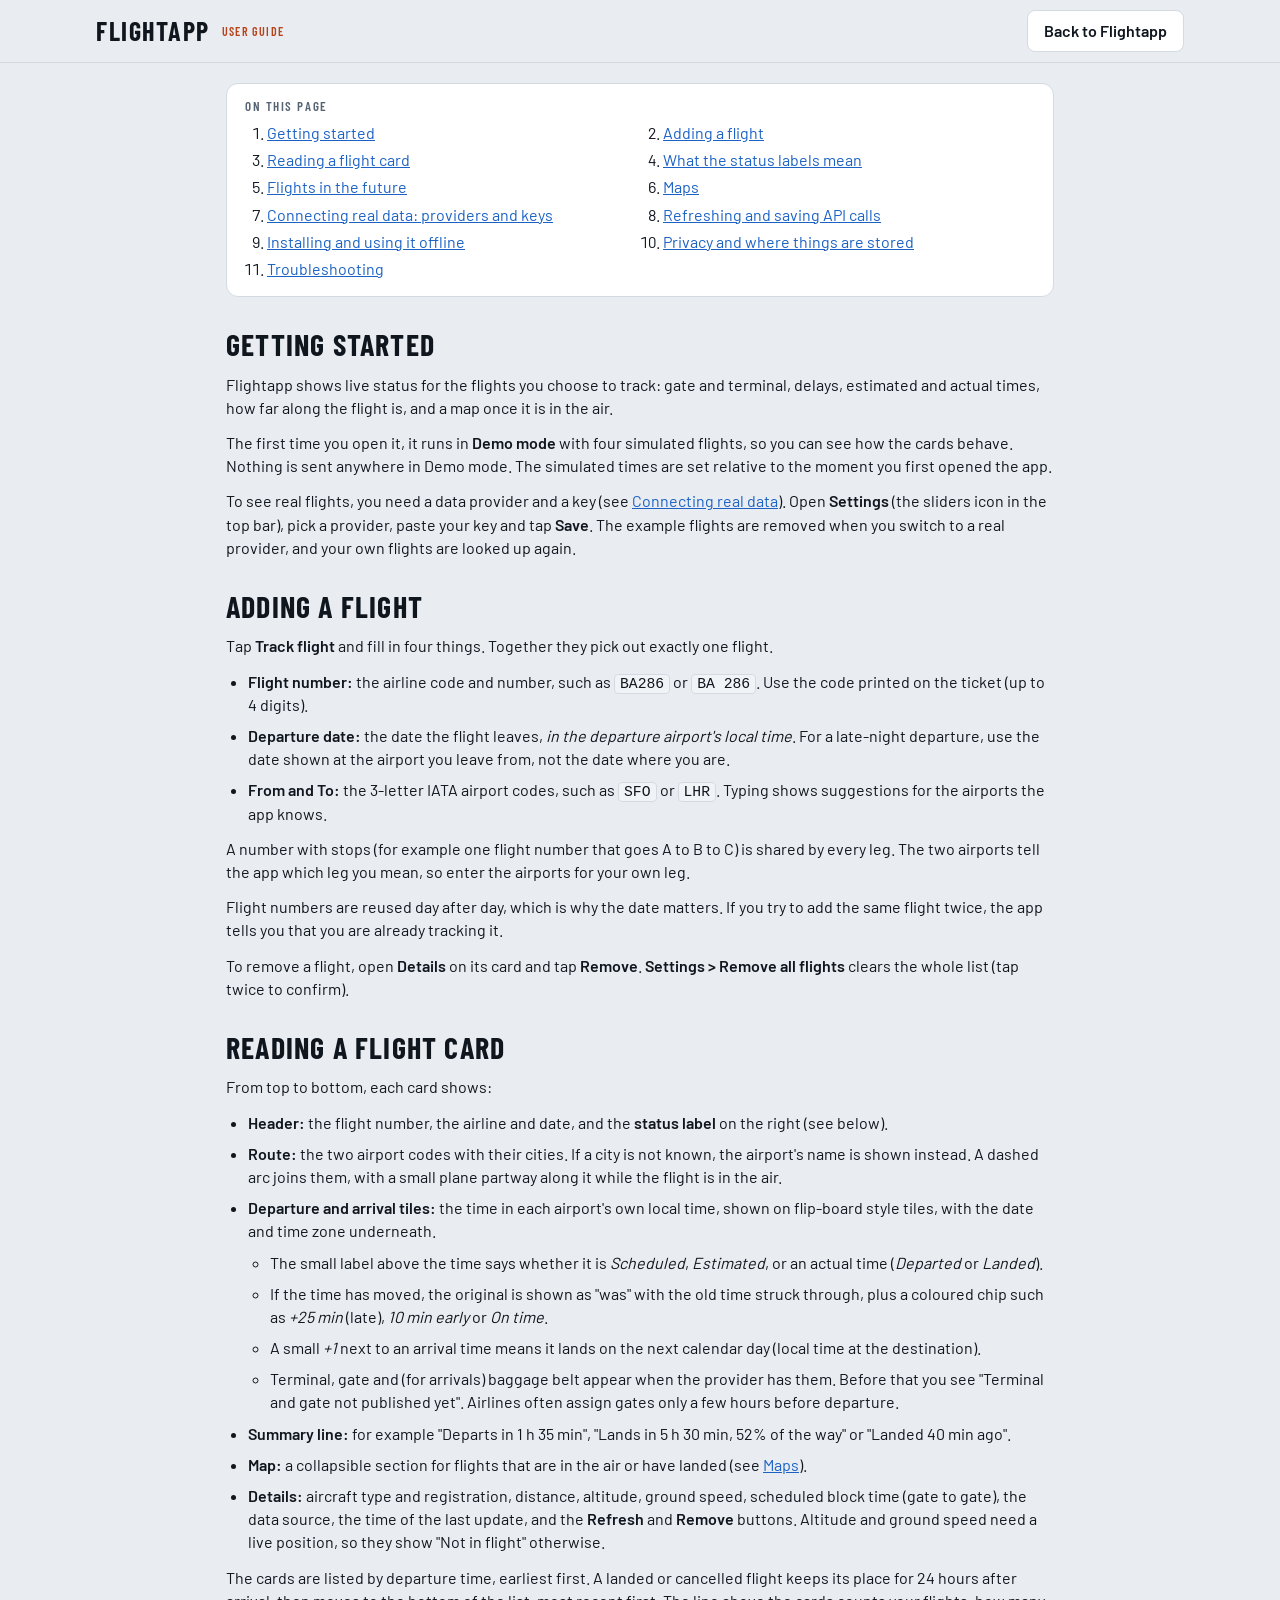
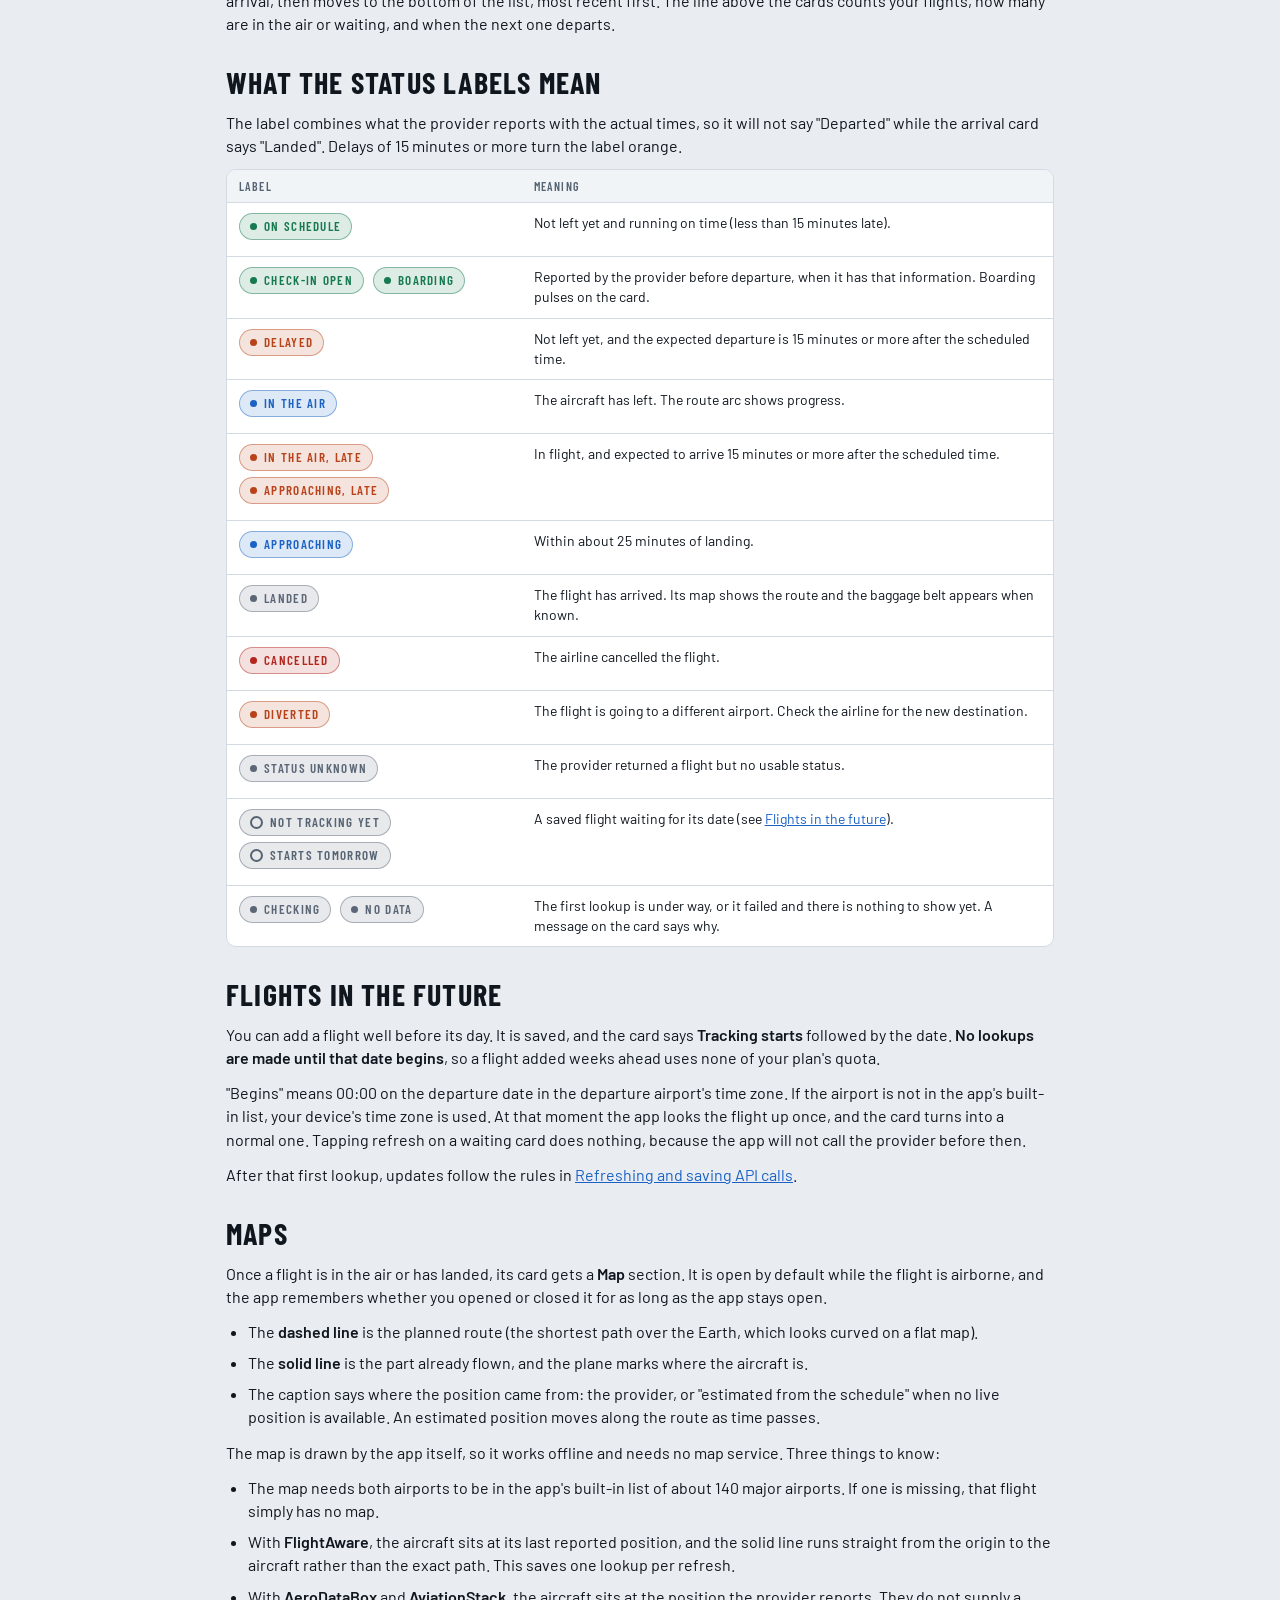
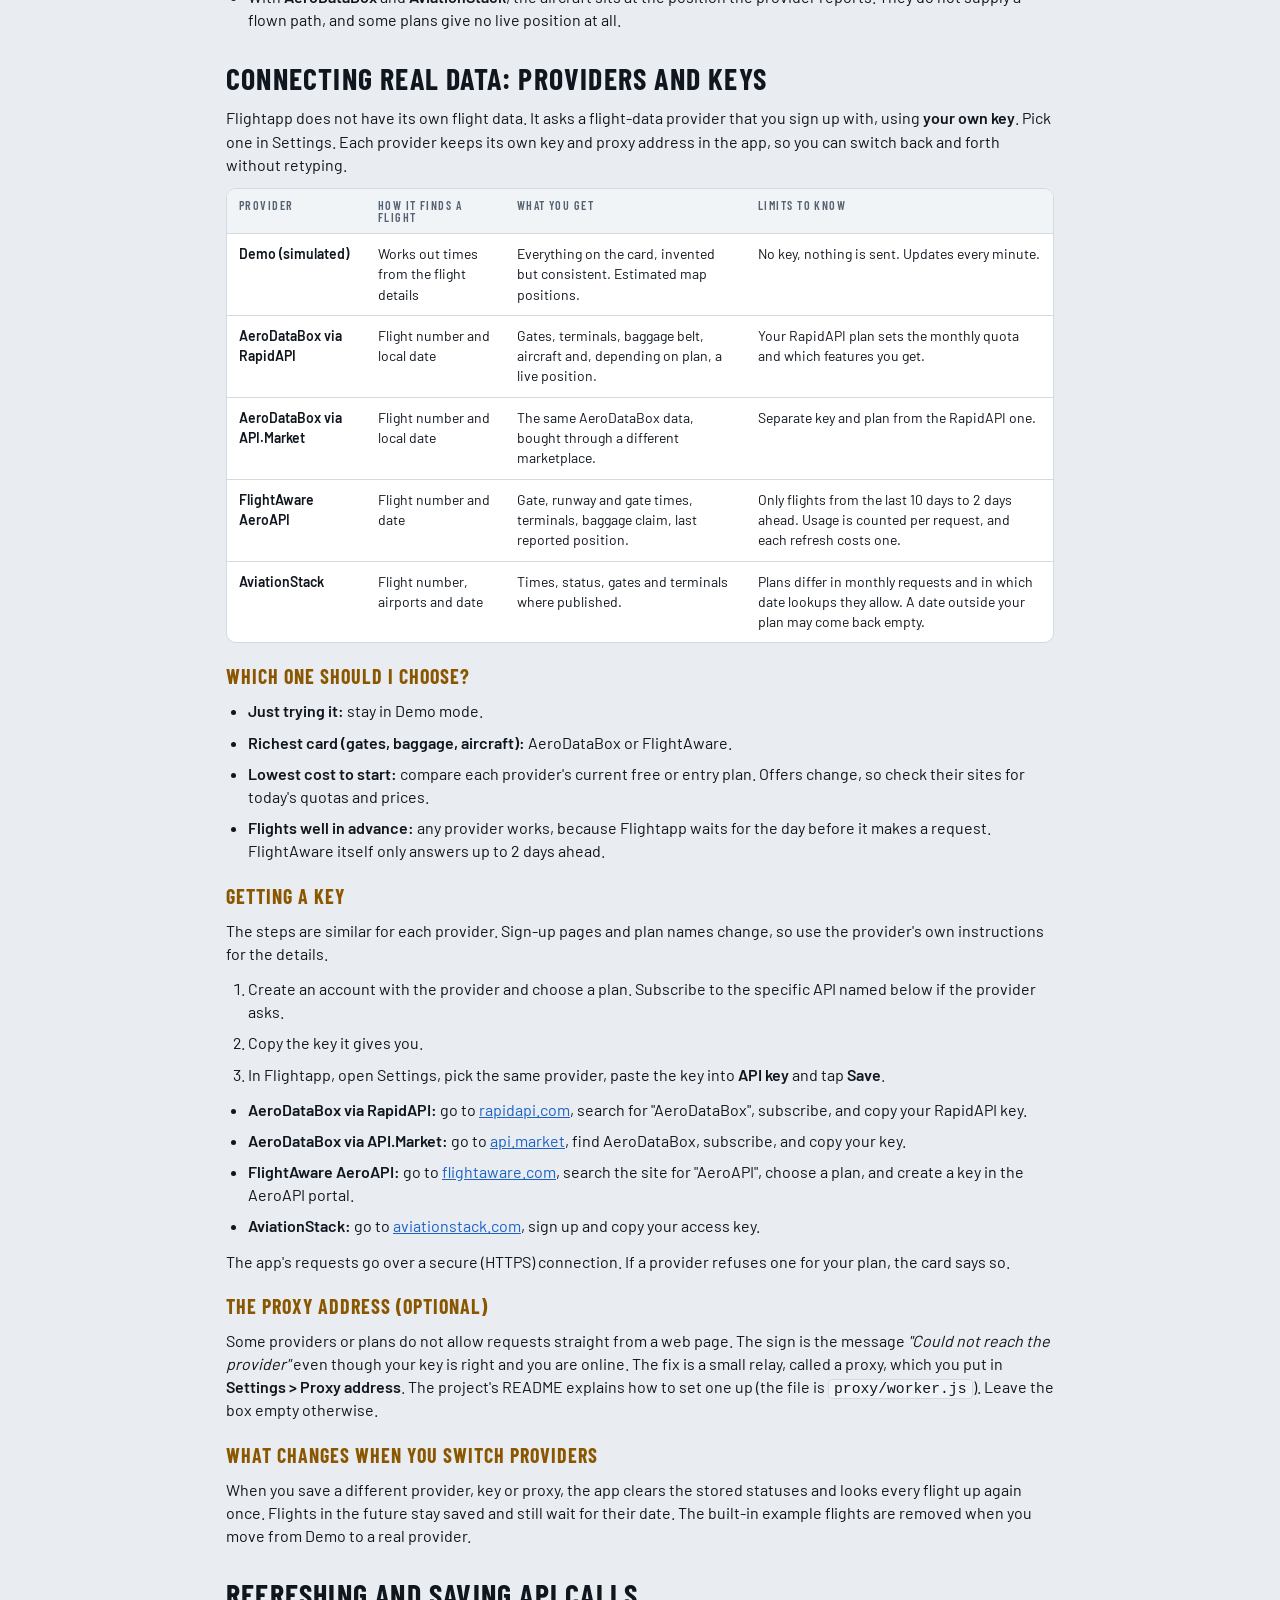
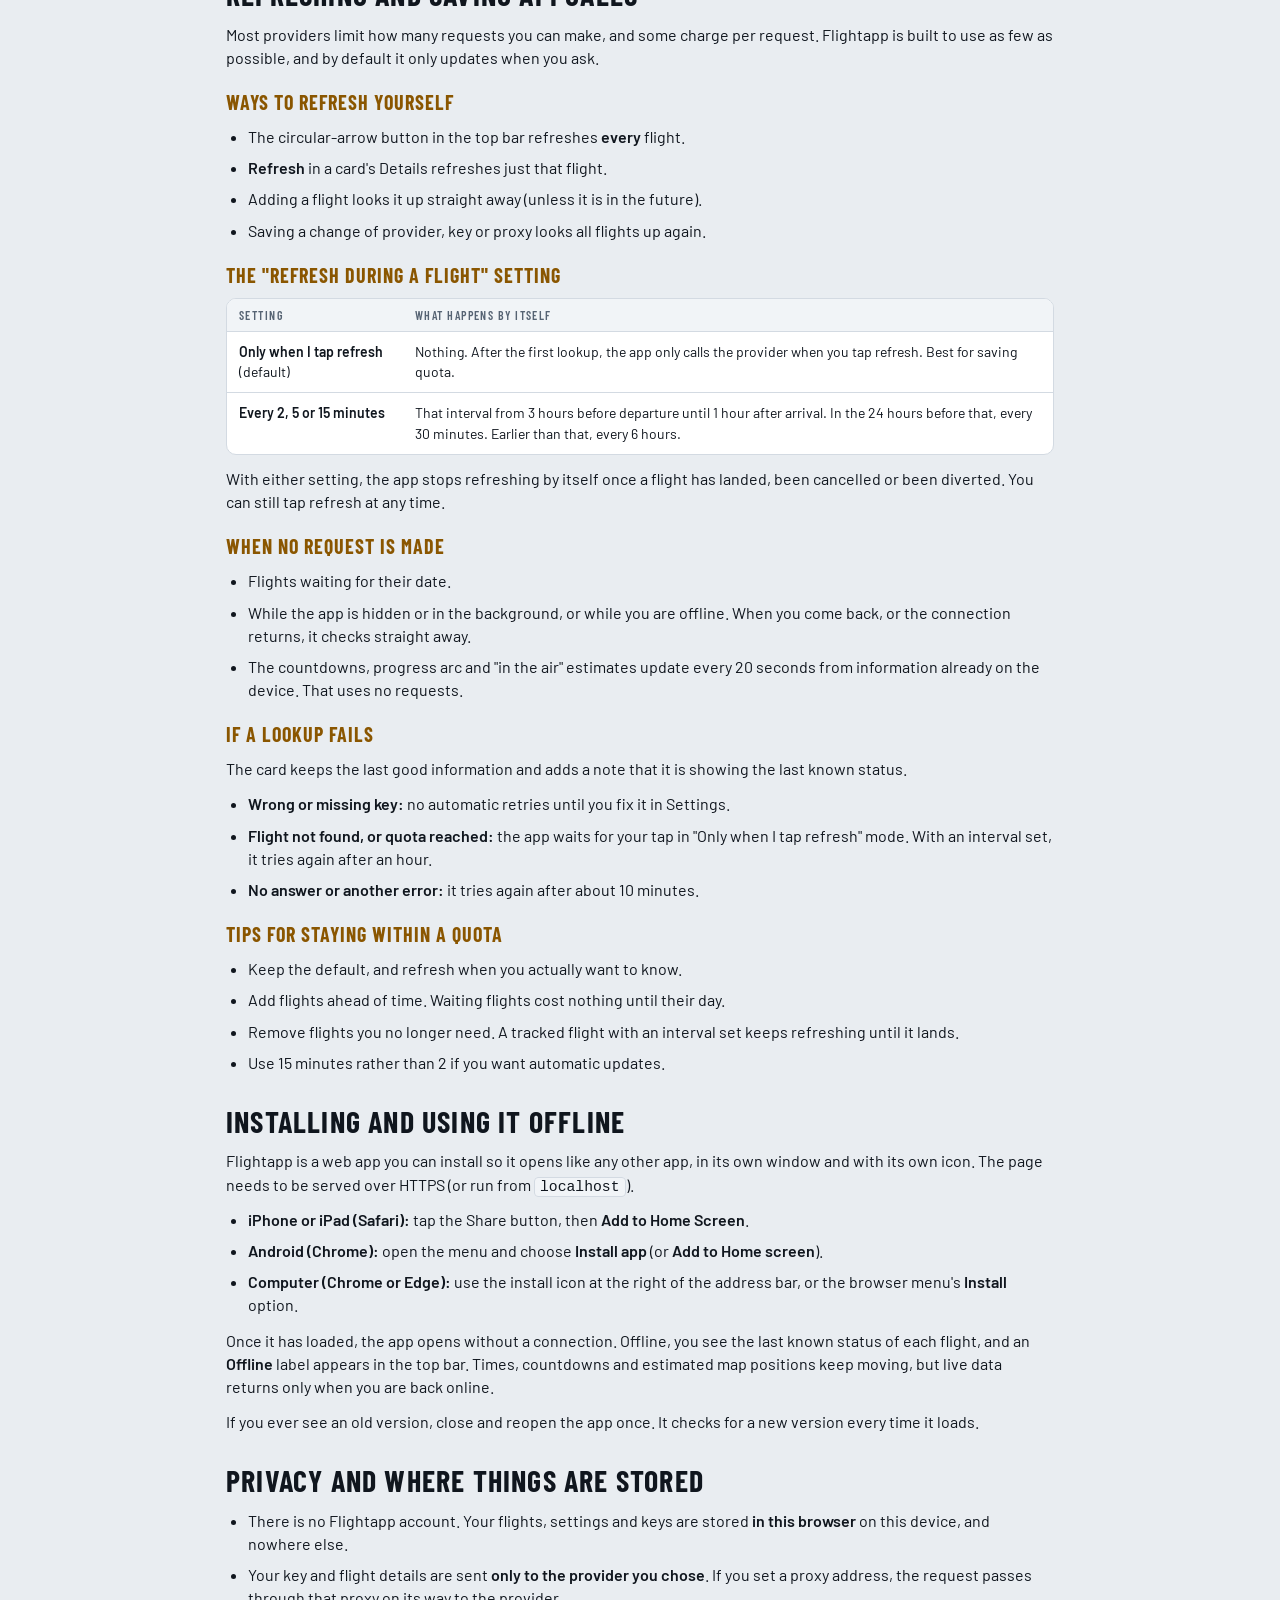
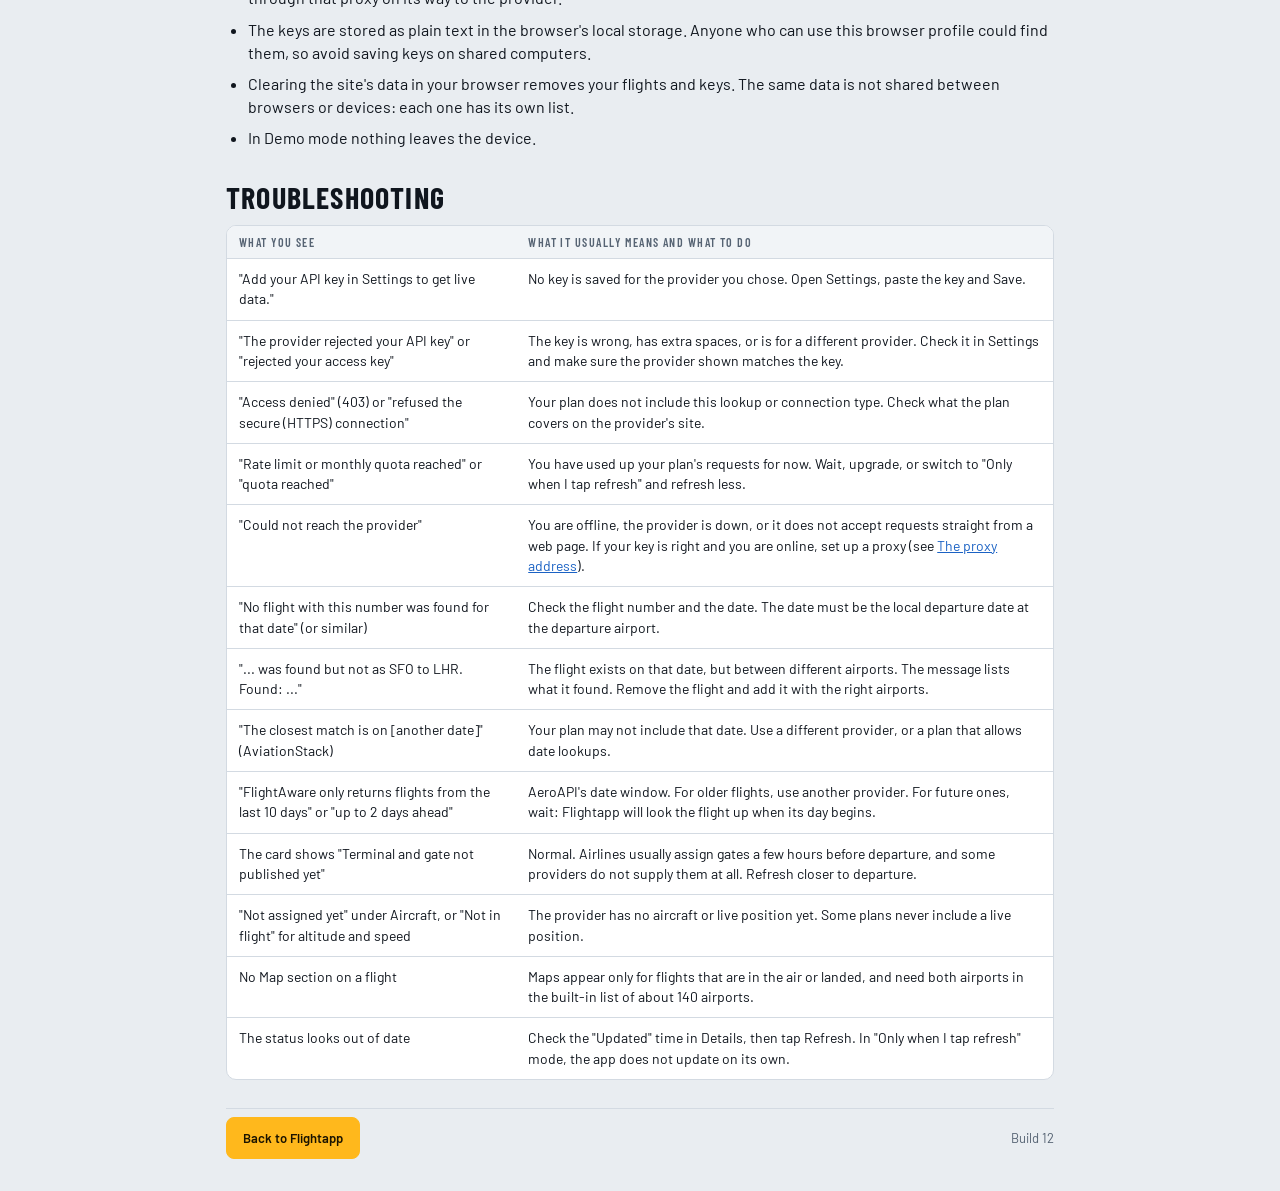
==== guide.html @ 6fbb0c7b "Add files via upload" ====
<!doctype html>
<html lang="en">
<head>
<meta charset="utf-8">
<meta name="viewport" content="width=device-width, initial-scale=1, viewport-fit=cover">
<title>Flightapp user guide</title>
<meta name="description" content="How to track flights with Flightapp: adding flights, reading cards, connecting a data provider and managing refreshes.">
<meta name="theme-color" content="#e9edf1" media="(prefers-color-scheme: light)">
<meta name="theme-color" content="#0b0f14" media="(prefers-color-scheme: dark)">
<meta name="color-scheme" content="light dark">
<link rel="manifest" href="manifest.webmanifest">
<link rel="icon" href="icons/icon.svg" type="image/svg+xml">
<link rel="apple-touch-icon" href="icons/apple-touch-icon.png">
<link rel="preload" href="fonts/barlow-condensed-latin-600-normal.woff2" as="font" type="font/woff2" crossorigin>
<link rel="stylesheet" href="styles.css">
</head>
<body>
<header class="bar">
  <div class="bar-in">
    <h1 class="brand"><a href="index.html">Flightapp</a></h1>
    <span class="net">User guide</span>
    <div class="bar-actions">
      <a class="btn" href="index.html">Back to Flightapp</a>
    </div>
  </div>
</header>

<main class="wrap guide">
  <nav class="toc" aria-label="On this page">
    <p class="toc-title">On this page</p>
    <ol>
      <li><a href="#start">Getting started</a></li>
      <li><a href="#add">Adding a flight</a></li>
      <li><a href="#card">Reading a flight card</a></li>
      <li><a href="#status">What the status labels mean</a></li>
      <li><a href="#future">Flights in the future</a></li>
      <li><a href="#maps">Maps</a></li>
      <li><a href="#providers">Connecting real data: providers and keys</a></li>
      <li><a href="#refresh">Refreshing and saving API calls</a></li>
      <li><a href="#install">Installing and using it offline</a></li>
      <li><a href="#privacy">Privacy and where things are stored</a></li>
      <li><a href="#trouble">Troubleshooting</a></li>
    </ol>
  </nav>

  <section class="gsec" id="start">
    <h2>Getting started</h2>
    <p>Flightapp shows live status for the flights you choose to track: gate and terminal, delays, estimated and actual times, how far along the flight is, and a map once it is in the air.</p>
    <p>The first time you open it, it runs in <strong>Demo mode</strong> with four simulated flights, so you can see how the cards behave. Nothing is sent anywhere in Demo mode. The simulated times are set relative to the moment you first opened the app.</p>
    <p>To see real flights, you need a data provider and a key (see <a href="#providers">Connecting real data</a>). Open <strong>Settings</strong> (the sliders icon in the top bar), pick a provider, paste your key and tap <strong>Save</strong>. The example flights are removed when you switch to a real provider, and your own flights are looked up again.</p>
  </section>

  <section class="gsec" id="add">
    <h2>Adding a flight</h2>
    <p>Tap <strong>Track flight</strong> and fill in four things. Together they pick out exactly one flight.</p>
    <ul>
      <li><strong>Flight number:</strong> the airline code and number, such as <code>BA286</code> or <code>BA 286</code>. Use the code printed on the ticket (up to 4 digits).</li>
      <li><strong>Departure date:</strong> the date the flight leaves, <em>in the departure airport's local time</em>. For a late-night departure, use the date shown at the airport you leave from, not the date where you are.</li>
      <li><strong>From and To:</strong> the 3-letter IATA airport codes, such as <code>SFO</code> or <code>LHR</code>. Typing shows suggestions for the airports the app knows.</li>
    </ul>
    <p>A number with stops (for example one flight number that goes A to B to C) is shared by every leg. The two airports tell the app which leg you mean, so enter the airports for your own leg.</p>
    <p>Flight numbers are reused day after day, which is why the date matters. If you try to add the same flight twice, the app tells you that you are already tracking it.</p>
    <p>To remove a flight, open <strong>Details</strong> on its card and tap <strong>Remove</strong>. <strong>Settings > Remove all flights</strong> clears the whole list (tap twice to confirm).</p>
  </section>

  <section class="gsec" id="card">
    <h2>Reading a flight card</h2>
    <p>From top to bottom, each card shows:</p>
    <ul>
      <li><strong>Header:</strong> the flight number, the airline and date, and the <strong>status label</strong> on the right (see below).</li>
      <li><strong>Route:</strong> the two airport codes with their cities. If a city is not known, the airport's name is shown instead. A dashed arc joins them, with a small plane partway along it while the flight is in the air.</li>
      <li><strong>Departure and arrival tiles:</strong> the time in each airport's own local time, shown on flip-board style tiles, with the date and time zone underneath.
        <ul>
          <li>The small label above the time says whether it is <em>Scheduled</em>, <em>Estimated</em>, or an actual time (<em>Departed</em> or <em>Landed</em>).</li>
          <li>If the time has moved, the original is shown as "was" with the old time struck through, plus a coloured chip such as <em>+25 min</em> (late), <em>10 min early</em> or <em>On time</em>.</li>
          <li>A small <em>+1</em> next to an arrival time means it lands on the next calendar day (local time at the destination).</li>
          <li>Terminal, gate and (for arrivals) baggage belt appear when the provider has them. Before that you see "Terminal and gate not published yet". Airlines often assign gates only a few hours before departure.</li>
        </ul>
      </li>
      <li><strong>Summary line:</strong> for example "Departs in 1 h 35 min", "Lands in 5 h 30 min, 52% of the way" or "Landed 40 min ago".</li>
      <li><strong>Map:</strong> a collapsible section for flights that are in the air or have landed (see <a href="#maps">Maps</a>).</li>
      <li><strong>Details:</strong> aircraft type and registration, distance, altitude, ground speed, scheduled block time (gate to gate), the data source, the time of the last update, and the <strong>Refresh</strong> and <strong>Remove</strong> buttons. Altitude and ground speed need a live position, so they show "Not in flight" otherwise.</li>
    </ul>
    <p>The cards are listed by departure time, earliest first. A landed or cancelled flight keeps its place for 24 hours after arrival, then moves to the bottom of the list, most recent first. The line above the cards counts your flights, how many are in the air or waiting, and when the next one departs.</p>
  </section>

  <section class="gsec" id="status">
    <h2>What the status labels mean</h2>
    <p>The label combines what the provider reports with the actual times, so it will not say "Departed" while the arrival card says "Landed". Delays of 15 minutes or more turn the label orange.</p>
    <div class="tablewrap">
      <table class="gtable">
        <thead><tr><th>Label</th><th>Meaning</th></tr></thead>
        <tbody>
          <tr><td><span class="pill gp ok">On schedule</span></td><td>Not left yet and running on time (less than 15 minutes late).</td></tr>
          <tr><td><span class="pill gp ok">Check-in open</span> <span class="pill gp ok">Boarding</span></td><td>Reported by the provider before departure, when it has that information. Boarding pulses on the card.</td></tr>
          <tr><td><span class="pill gp late">Delayed</span></td><td>Not left yet, and the expected departure is 15 minutes or more after the scheduled time.</td></tr>
          <tr><td><span class="pill gp air">In the air</span></td><td>The aircraft has left. The route arc shows progress.</td></tr>
          <tr><td><span class="pill gp late">In the air, late</span> <span class="pill gp late">Approaching, late</span></td><td>In flight, and expected to arrive 15 minutes or more after the scheduled time.</td></tr>
          <tr><td><span class="pill gp air">Approaching</span></td><td>Within about 25 minutes of landing.</td></tr>
          <tr><td><span class="pill gp done">Landed</span></td><td>The flight has arrived. Its map shows the route and the baggage belt appears when known.</td></tr>
          <tr><td><span class="pill gp bad">Cancelled</span></td><td>The airline cancelled the flight.</td></tr>
          <tr><td><span class="pill gp late">Diverted</span></td><td>The flight is going to a different airport. Check the airline for the new destination.</td></tr>
          <tr><td><span class="pill gp done">Status unknown</span></td><td>The provider returned a flight but no usable status.</td></tr>
          <tr><td><span class="pill gp wait">Not tracking yet</span> <span class="pill gp wait">Starts tomorrow</span></td><td>A saved flight waiting for its date (see <a href="#future">Flights in the future</a>).</td></tr>
          <tr><td><span class="pill gp done">Checking</span> <span class="pill gp done">No data</span></td><td>The first lookup is under way, or it failed and there is nothing to show yet. A message on the card says why.</td></tr>
        </tbody>
      </table>
    </div>
  </section>

  <section class="gsec" id="future">
    <h2>Flights in the future</h2>
    <p>You can add a flight well before its day. It is saved, and the card says <strong>Tracking starts</strong> followed by the date. <strong>No lookups are made until that date begins</strong>, so a flight added weeks ahead uses none of your plan's quota.</p>
    <p>"Begins" means 00:00 on the departure date in the departure airport's time zone. If the airport is not in the app's built-in list, your device's time zone is used. At that moment the app looks the flight up once, and the card turns into a normal one. Tapping refresh on a waiting card does nothing, because the app will not call the provider before then.</p>
    <p>After that first lookup, updates follow the rules in <a href="#refresh">Refreshing and saving API calls</a>.</p>
  </section>

  <section class="gsec" id="maps">
    <h2>Maps</h2>
    <p>Once a flight is in the air or has landed, its card gets a <strong>Map</strong> section. It is open by default while the flight is airborne, and the app remembers whether you opened or closed it for as long as the app stays open.</p>
    <ul>
      <li>The <strong>dashed line</strong> is the planned route (the shortest path over the Earth, which looks curved on a flat map).</li>
      <li>The <strong>solid line</strong> is the part already flown, and the plane marks where the aircraft is.</li>
      <li>The caption says where the position came from: the provider, or "estimated from the schedule" when no live position is available. An estimated position moves along the route as time passes.</li>
    </ul>
    <p>The map is drawn by the app itself, so it works offline and needs no map service. Three things to know:</p>
    <ul>
      <li>The map needs both airports to be in the app's built-in list of about 140 major airports. If one is missing, that flight simply has no map.</li>
      <li>With <strong>FlightAware</strong>, the aircraft sits at its last reported position, and the solid line runs straight from the origin to the aircraft rather than the exact path. This saves one lookup per refresh.</li>
      <li>With <strong>AeroDataBox</strong> and <strong>AviationStack</strong>, the aircraft sits at the position the provider reports. They do not supply a flown path, and some plans give no live position at all.</li>
    </ul>
  </section>

  <section class="gsec" id="providers">
    <h2>Connecting real data: providers and keys</h2>
    <p>Flightapp does not have its own flight data. It asks a flight-data provider that you sign up with, using <strong>your own key</strong>. Pick one in Settings. Each provider keeps its own key and proxy address in the app, so you can switch back and forth without retyping.</p>

    <div class="tablewrap">
      <table class="gtable">
        <thead><tr><th>Provider</th><th>How it finds a flight</th><th>What you get</th><th>Limits to know</th></tr></thead>
        <tbody>
          <tr><td><strong>Demo (simulated)</strong></td><td>Works out times from the flight details</td><td>Everything on the card, invented but consistent. Estimated map positions.</td><td>No key, nothing is sent. Updates every minute.</td></tr>
          <tr><td><strong>AeroDataBox via RapidAPI</strong></td><td>Flight number and local date</td><td>Gates, terminals, baggage belt, aircraft and, depending on plan, a live position.</td><td>Your RapidAPI plan sets the monthly quota and which features you get.</td></tr>
          <tr><td><strong>AeroDataBox via API.Market</strong></td><td>Flight number and local date</td><td>The same AeroDataBox data, bought through a different marketplace.</td><td>Separate key and plan from the RapidAPI one.</td></tr>
          <tr><td><strong>FlightAware AeroAPI</strong></td><td>Flight number and date</td><td>Gate, runway and gate times, terminals, baggage claim, last reported position.</td><td>Only flights from the last 10 days to 2 days ahead. Usage is counted per request, and each refresh costs one.</td></tr>
          <tr><td><strong>AviationStack</strong></td><td>Flight number, airports and date</td><td>Times, status, gates and terminals where published.</td><td>Plans differ in monthly requests and in which date lookups they allow. A date outside your plan may come back empty.</td></tr>
        </tbody>
      </table>
    </div>

    <h3>Which one should I choose?</h3>
    <ul>
      <li><strong>Just trying it:</strong> stay in Demo mode.</li>
      <li><strong>Richest card (gates, baggage, aircraft):</strong> AeroDataBox or FlightAware.</li>
      <li><strong>Lowest cost to start:</strong> compare each provider's current free or entry plan. Offers change, so check their sites for today's quotas and prices.</li>
      <li><strong>Flights well in advance:</strong> any provider works, because Flightapp waits for the day before it makes a request. FlightAware itself only answers up to 2 days ahead.</li>
    </ul>

    <h3>Getting a key</h3>
    <p>The steps are similar for each provider. Sign-up pages and plan names change, so use the provider's own instructions for the details.</p>
    <ol class="steps">
      <li>Create an account with the provider and choose a plan. Subscribe to the specific API named below if the provider asks.</li>
      <li>Copy the key it gives you.</li>
      <li>In Flightapp, open Settings, pick the same provider, paste the key into <strong>API key</strong> and tap <strong>Save</strong>.</li>
    </ol>
    <ul>
      <li><strong>AeroDataBox via RapidAPI:</strong> go to <a href="https://rapidapi.com" target="_blank" rel="noopener">rapidapi.com</a>, search for "AeroDataBox", subscribe, and copy your RapidAPI key.</li>
      <li><strong>AeroDataBox via API.Market:</strong> go to <a href="https://api.market" target="_blank" rel="noopener">api.market</a>, find AeroDataBox, subscribe, and copy your key.</li>
      <li><strong>FlightAware AeroAPI:</strong> go to <a href="https://www.flightaware.com" target="_blank" rel="noopener">flightaware.com</a>, search the site for "AeroAPI", choose a plan, and create a key in the AeroAPI portal.</li>
      <li><strong>AviationStack:</strong> go to <a href="https://aviationstack.com" target="_blank" rel="noopener">aviationstack.com</a>, sign up and copy your access key.</li>
    </ul>
    <p>The app's requests go over a secure (HTTPS) connection. If a provider refuses one for your plan, the card says so.</p>

    <h3>The proxy address (optional)</h3>
    <p>Some providers or plans do not allow requests straight from a web page. The sign is the message <em>"Could not reach the provider"</em> even though your key is right and you are online. The fix is a small relay, called a proxy, which you put in <strong>Settings > Proxy address</strong>. The project's README explains how to set one up (the file is <code>proxy/worker.js</code>). Leave the box empty otherwise.</p>

    <h3>What changes when you switch providers</h3>
    <p>When you save a different provider, key or proxy, the app clears the stored statuses and looks every flight up again once. Flights in the future stay saved and still wait for their date. The built-in example flights are removed when you move from Demo to a real provider.</p>
  </section>

  <section class="gsec" id="refresh">
    <h2>Refreshing and saving API calls</h2>
    <p>Most providers limit how many requests you can make, and some charge per request. Flightapp is built to use as few as possible, and by default it only updates when you ask.</p>

    <h3>Ways to refresh yourself</h3>
    <ul>
      <li>The circular-arrow button in the top bar refreshes <strong>every</strong> flight.</li>
      <li><strong>Refresh</strong> in a card's Details refreshes just that flight.</li>
      <li>Adding a flight looks it up straight away (unless it is in the future).</li>
      <li>Saving a change of provider, key or proxy looks all flights up again.</li>
    </ul>

    <h3>The "Refresh during a flight" setting</h3>
    <div class="tablewrap">
      <table class="gtable">
        <thead><tr><th>Setting</th><th>What happens by itself</th></tr></thead>
        <tbody>
          <tr><td><strong>Only when I tap refresh</strong> (default)</td><td>Nothing. After the first lookup, the app only calls the provider when you tap refresh. Best for saving quota.</td></tr>
          <tr><td><strong>Every 2, 5 or 15 minutes</strong></td><td>That interval from 3 hours before departure until 1 hour after arrival. In the 24 hours before that, every 30 minutes. Earlier than that, every 6 hours.</td></tr>
        </tbody>
      </table>
    </div>
    <p>With either setting, the app stops refreshing by itself once a flight has landed, been cancelled or been diverted. You can still tap refresh at any time.</p>

    <h3>When no request is made</h3>
    <ul>
      <li>Flights waiting for their date.</li>
      <li>While the app is hidden or in the background, or while you are offline. When you come back, or the connection returns, it checks straight away.</li>
      <li>The countdowns, progress arc and "in the air" estimates update every 20 seconds from information already on the device. That uses no requests.</li>
    </ul>

    <h3>If a lookup fails</h3>
    <p>The card keeps the last good information and adds a note that it is showing the last known status.</p>
    <ul>
      <li><strong>Wrong or missing key:</strong> no automatic retries until you fix it in Settings.</li>
      <li><strong>Flight not found, or quota reached:</strong> the app waits for your tap in "Only when I tap refresh" mode. With an interval set, it tries again after an hour.</li>
      <li><strong>No answer or another error:</strong> it tries again after about 10 minutes.</li>
    </ul>

    <h3>Tips for staying within a quota</h3>
    <ul>
      <li>Keep the default, and refresh when you actually want to know.</li>
      <li>Add flights ahead of time. Waiting flights cost nothing until their day.</li>
      <li>Remove flights you no longer need. A tracked flight with an interval set keeps refreshing until it lands.</li>
      <li>Use 15 minutes rather than 2 if you want automatic updates.</li>
    </ul>
  </section>

  <section class="gsec" id="install">
    <h2>Installing and using it offline</h2>
    <p>Flightapp is a web app you can install so it opens like any other app, in its own window and with its own icon. The page needs to be served over HTTPS (or run from <code>localhost</code>).</p>
    <ul>
      <li><strong>iPhone or iPad (Safari):</strong> tap the Share button, then <strong>Add to Home Screen</strong>.</li>
      <li><strong>Android (Chrome):</strong> open the menu and choose <strong>Install app</strong> (or <strong>Add to Home screen</strong>).</li>
      <li><strong>Computer (Chrome or Edge):</strong> use the install icon at the right of the address bar, or the browser menu's <strong>Install</strong> option.</li>
    </ul>
    <p>Once it has loaded, the app opens without a connection. Offline, you see the last known status of each flight, and an <strong>Offline</strong> label appears in the top bar. Times, countdowns and estimated map positions keep moving, but live data returns only when you are back online.</p>
    <p>If you ever see an old version, close and reopen the app once. It checks for a new version every time it loads.</p>
  </section>

  <section class="gsec" id="privacy">
    <h2>Privacy and where things are stored</h2>
    <ul>
      <li>There is no Flightapp account. Your flights, settings and keys are stored <strong>in this browser</strong> on this device, and nowhere else.</li>
      <li>Your key and flight details are sent <strong>only to the provider you chose</strong>. If you set a proxy address, the request passes through that proxy on its way to the provider.</li>
      <li>The keys are stored as plain text in the browser's local storage. Anyone who can use this browser profile could find them, so avoid saving keys on shared computers.</li>
      <li>Clearing the site's data in your browser removes your flights and keys. The same data is not shared between browsers or devices: each one has its own list.</li>
      <li>In Demo mode nothing leaves the device.</li>
    </ul>
  </section>

  <section class="gsec" id="trouble">
    <h2>Troubleshooting</h2>
    <div class="tablewrap">
      <table class="gtable">
        <thead><tr><th>What you see</th><th>What it usually means and what to do</th></tr></thead>
        <tbody>
          <tr><td>"Add your API key in Settings to get live data."</td><td>No key is saved for the provider you chose. Open Settings, paste the key and Save.</td></tr>
          <tr><td>"The provider rejected your API key" or "rejected your access key"</td><td>The key is wrong, has extra spaces, or is for a different provider. Check it in Settings and make sure the provider shown matches the key.</td></tr>
          <tr><td>"Access denied" (403) or "refused the secure (HTTPS) connection"</td><td>Your plan does not include this lookup or connection type. Check what the plan covers on the provider's site.</td></tr>
          <tr><td>"Rate limit or monthly quota reached" or "quota reached"</td><td>You have used up your plan's requests for now. Wait, upgrade, or switch to "Only when I tap refresh" and refresh less.</td></tr>
          <tr><td>"Could not reach the provider"</td><td>You are offline, the provider is down, or it does not accept requests straight from a web page. If your key is right and you are online, set up a proxy (see <a href="#providers">The proxy address</a>).</td></tr>
          <tr><td>"No flight with this number was found for that date" (or similar)</td><td>Check the flight number and the date. The date must be the local departure date at the departure airport.</td></tr>
          <tr><td>"... was found but not as SFO to LHR. Found: ..."</td><td>The flight exists on that date, but between different airports. The message lists what it found. Remove the flight and add it with the right airports.</td></tr>
          <tr><td>"The closest match is on [another date]" (AviationStack)</td><td>Your plan may not include that date. Use a different provider, or a plan that allows date lookups.</td></tr>
          <tr><td>"FlightAware only returns flights from the last 10 days" or "up to 2 days ahead"</td><td>AeroAPI's date window. For older flights, use another provider. For future ones, wait: Flightapp will look the flight up when its day begins.</td></tr>
          <tr><td>The card shows "Terminal and gate not published yet"</td><td>Normal. Airlines usually assign gates a few hours before departure, and some providers do not supply them at all. Refresh closer to departure.</td></tr>
          <tr><td>"Not assigned yet" under Aircraft, or "Not in flight" for altitude and speed</td><td>The provider has no aircraft or live position yet. Some plans never include a live position.</td></tr>
          <tr><td>No Map section on a flight</td><td>Maps appear only for flights that are in the air or landed, and need both airports in the built-in list of about 140 airports.</td></tr>
          <tr><td>The status looks out of date</td><td>Check the "Updated" time in Details, then tap Refresh. In "Only when I tap refresh" mode, the app does not update on its own.</td></tr>
        </tbody>
      </table>
    </div>
  </section>

  <p class="gfoot"><a class="btn btn-primary" href="index.html">Back to Flightapp</a><span>Build 12</span></p>
</main>
</body>
</html>
---- styles.css ----
/* Layout: sticky bar, then a responsive grid of departure-board cards. */
@font-face { font-family: "Barlow Condensed"; font-weight: 500; font-display: swap; src: url(fonts/barlow-condensed-latin-500-normal.woff2) format("woff2"); }
@font-face { font-family: "Barlow Condensed"; font-weight: 600; font-display: swap; src: url(fonts/barlow-condensed-latin-600-normal.woff2) format("woff2"); }
@font-face { font-family: "Barlow Condensed"; font-weight: 700; font-display: swap; src: url(fonts/barlow-condensed-latin-700-normal.woff2) format("woff2"); }
@font-face { font-family: "Barlow"; font-weight: 400; font-display: swap; src: url(fonts/barlow-latin-400-normal.woff2) format("woff2"); }
@font-face { font-family: "Barlow"; font-weight: 500; font-display: swap; src: url(fonts/barlow-latin-500-normal.woff2) format("woff2"); }
@font-face { font-family: "Barlow"; font-weight: 600; font-display: swap; src: url(fonts/barlow-latin-600-normal.woff2) format("woff2"); }

:root {
  --bg: #e9edf1;
  --surface: #ffffff;
  --surface-2: #f1f4f7;
  --line: #d3dae2;
  --fg: #10161e;
  --muted: #566373;
  --accent: #ffb81c;
  --accent-ink: #1b1400;
  --accent-text: #8a5600;
  --ok: #16794f;
  --air: #1b62c4;
  --late: #b8431a;
  --bad: #b3261e;
  --done: #5b6776;
  --flap-bg: #10151c;
  --flap-fg: #ffc83d;
  --flap-line: #000000;
  --sea: #cfdde8;
  --land: #f3f5f7;
  --land-line: #b3c1ce;
  --grid: #bccbd8;
  --shadow: 0 1px 2px rgba(16, 22, 30, .06);
  --display: "Barlow Condensed", "Arial Narrow", "Roboto Condensed", system-ui, sans-serif;
  --body: "Barlow", system-ui, -apple-system, "Segoe UI", Roboto, sans-serif;
  color-scheme: light;
}
@media (prefers-color-scheme: dark) {
  :root:not([data-theme="light"]) {
    --bg: #0b0f14;
    --surface: #131922;
    --surface-2: #1a222d;
    --line: #263140;
    --fg: #e8edf3;
    --muted: #8f9bab;
    --accent-text: #ffc84a;
    --ok: #49d391;
    --air: #6db3ff;
    --late: #ff8a5b;
    --bad: #ff6b63;
    --done: #8f9bab;
    --flap-bg: #07090c;
    --sea: #0c141c;
    --land: #1c2733;
    --land-line: #2c3b4b;
    --grid: #172230;
    --shadow: none;
    color-scheme: dark;
  }
}
:root[data-theme="dark"] {
  --bg: #0b0f14;
  --surface: #131922;
  --surface-2: #1a222d;
  --line: #263140;
  --fg: #e8edf3;
  --muted: #8f9bab;
  --accent-text: #ffc84a;
  --ok: #49d391;
  --air: #6db3ff;
  --late: #ff8a5b;
  --bad: #ff6b63;
  --done: #8f9bab;
  --flap-bg: #07090c;
  --sea: #0c141c;
  --land: #1c2733;
  --land-line: #2c3b4b;
  --grid: #172230;
  --shadow: none;
  color-scheme: dark;
}

* { box-sizing: border-box; }
html { -webkit-text-size-adjust: 100%; }
body {
  margin: 0;
  background: var(--bg);
  color: var(--fg);
  font: 400 16px/1.45 var(--body);
  padding-left: env(safe-area-inset-left, 0px);
  padding-right: env(safe-area-inset-right, 0px);
  padding-bottom: calc(32px + env(safe-area-inset-bottom, 0px));
  min-height: 100vh;
}
button, input, select { font: inherit; color: inherit; }
:focus-visible { outline: 3px solid var(--air); outline-offset: 2px; }
[hidden] { display: none !important; }

/* ---------- top bar ---------- */
.bar {
  position: sticky; top: 0; z-index: 5;
  background: var(--bg);
  border-bottom: 1px solid var(--line);
  padding-top: env(safe-area-inset-top, 0px);
}
.bar-in {
  max-width: 1120px; margin: 0 auto; padding: 10px 16px;
  display: flex; align-items: center; gap: 12px;
}
.brand { font: 700 26px/1 var(--display); letter-spacing: .06em; text-transform: uppercase; margin: 0; }
.net { font: 600 12px/1 var(--display); letter-spacing: .1em; text-transform: uppercase; color: var(--late); }
.bar-actions { margin-left: auto; display: flex; align-items: center; gap: 6px; }

.btn {
  display: inline-flex; align-items: center; justify-content: center; gap: 8px;
  min-height: 42px; padding: 0 16px; border-radius: 8px; cursor: pointer;
  background: var(--surface); border: 1px solid var(--line); font-weight: 600;
}
.btn:hover { border-color: var(--muted); }
.btn-primary { background: var(--accent); border-color: var(--accent); color: var(--accent-ink); }
.btn-primary:hover { filter: brightness(1.05); border-color: var(--accent); }
.btn-danger { color: var(--bad); }
.btn-sm { min-height: 34px; padding: 0 12px; font-size: 14px; }
.icon-btn {
  width: 42px; height: 42px; display: grid; place-items: center; border-radius: 8px;
  background: transparent; border: 1px solid transparent; cursor: pointer; color: var(--fg);
}
.icon-btn:hover { background: var(--surface); border-color: var(--line); }
.icon-btn.spin svg { animation: spin 0.9s linear infinite; }
@keyframes spin { to { transform: rotate(360deg); } }

/* ---------- page ---------- */
.wrap { max-width: 1120px; margin: 0 auto; padding: 20px 16px 0; display: grid; gap: 16px; }
.summary { margin: 0; font: 500 14px/1.3 var(--display); letter-spacing: .1em; text-transform: uppercase; color: var(--muted); }
.banner {
  display: flex; flex-wrap: wrap; align-items: center; gap: 10px 16px; justify-content: space-between;
  padding: 12px 14px; border-radius: 10px; border: 1px dashed var(--accent-text); background: var(--surface);
}
.banner p { margin: 0; font-size: 14px; min-width: 0; flex: 1 1 260px; }
.grid { display: grid; gap: 16px; grid-template-columns: repeat(auto-fill, minmax(min(100%, 380px), 1fr)); align-items: start; }

.empty { text-align: center; padding: 56px 16px; display: grid; gap: 12px; justify-items: center; color: var(--muted); }
.empty p { margin: 0; max-width: 46ch; }
.empty-title { font: 700 30px/1 var(--display); letter-spacing: .04em; text-transform: uppercase; color: var(--fg); }

/* ---------- flight card ---------- */
.card {
  --c: var(--done);
  background: var(--surface); border: 1px solid var(--line); border-radius: 12px;
  padding: 16px; display: grid; gap: 16px; min-width: 0; box-shadow: var(--shadow);
}
.card[data-tone="ok"] { --c: var(--ok); }
.card[data-tone="air"] { --c: var(--air); }
.card[data-tone="late"] { --c: var(--late); }
.card[data-tone="bad"] { --c: var(--bad); }
.card[data-tone="done"] { --c: var(--done); }

.card-head { display: flex; justify-content: space-between; align-items: flex-start; gap: 12px; }
.ident { min-width: 0; display: grid; gap: 4px; }
.num { font: 700 28px/1 var(--display); letter-spacing: .05em; }
.meta { font-size: 13px; color: var(--muted); overflow-wrap: anywhere; }
.tag { font: 600 11px/1 var(--display); letter-spacing: .1em; text-transform: uppercase; border: 1px solid var(--line); border-radius: 4px; padding: 2px 5px; margin-left: 6px; vertical-align: 2px; color: var(--muted); }

.pill {
  flex: none; display: inline-flex; align-items: center; gap: 7px;
  font: 600 13px/1 var(--display); letter-spacing: .1em; text-transform: uppercase;
  color: var(--c); padding: 6px 10px; border-radius: 999px;
  background: color-mix(in srgb, var(--c) 14%, transparent);
  border: 1px solid color-mix(in srgb, var(--c) 45%, transparent);
}
.pill::before { content: ""; width: 7px; height: 7px; border-radius: 50%; background: currentColor; }
.card[data-live="1"] .pill::before { animation: pulse 1.8s ease-in-out infinite; }
@keyframes pulse { 50% { opacity: .25; } }

.route { display: grid; grid-template-columns: auto minmax(60px, 1fr) auto; align-items: center; gap: 12px; }
.end { min-width: 0; display: grid; gap: 2px; }
.end-r { text-align: right; }
.code { font: 700 44px/1 var(--display); letter-spacing: .04em; }
.city { font-size: 13px; line-height: 1.2; color: var(--muted); max-width: 16ch; overflow-wrap: anywhere; display: -webkit-box; -webkit-line-clamp: 2; -webkit-box-orient: vertical; overflow: hidden; }
.end-r .city { margin-left: auto; }
.arcbox { position: relative; height: 46px; min-width: 0; color: var(--c); }
.arcbox svg:not(.plane) { position: absolute; inset: 0; width: 100%; height: 100%; overflow: visible; }
.arcbox .rest { stroke: var(--muted); opacity: .55; }
.arcbox .done { stroke: var(--c); }
.arcbox .dot { position: absolute; top: calc(38 / 46 * 100%); width: 10px; height: 10px; margin-top: -5px; border-radius: 50%; background: var(--c); }
.arcbox .dot-a { left: 0; }
.arcbox .dot-b { right: 0; background: var(--surface); border: 2px solid var(--c); }
.arcbox .dot-b.full { background: var(--c); }
.arcbox .plane { position: absolute; left: 0; top: 0; transform: translate(-50%, -50%); }

.times { display: grid; grid-template-columns: repeat(2, minmax(0, 1fr)); gap: 10px; }
.leg { background: var(--surface-2); border-radius: 8px; padding: 12px; display: grid; gap: 8px; min-width: 0; align-content: start; }
.lbl { font: 600 12px/1 var(--display); letter-spacing: .12em; text-transform: uppercase; color: var(--muted); display: flex; justify-content: space-between; gap: 6px; }
.flaps { display: flex; align-items: center; gap: 3px; font: 600 40px/1 var(--display); color: var(--flap-fg); font-variant-numeric: tabular-nums; }
.flaps i {
  font-style: normal; position: relative; background: var(--flap-bg); border-radius: 4px;
  padding: 5px 5px 4px; min-width: 1.05ch; text-align: center;
}
.flaps i::after { content: ""; position: absolute; left: 0; right: 0; top: 50%; height: 1px; background: var(--flap-line); opacity: .85; }
.flaps b { font-weight: 600; color: var(--fg); padding: 0 1px; }
.flaps sup { font: 600 13px/1 var(--display); letter-spacing: .04em; color: var(--accent-text); align-self: flex-start; margin-top: 4px; }
.sub { font-size: 13px; color: var(--muted); display: flex; flex-wrap: wrap; gap: 2px 8px; align-items: baseline; }
.sub s { text-decoration-thickness: 1px; }
.chip { font: 600 13px/1 var(--display); letter-spacing: .06em; text-transform: uppercase; padding: 3px 6px; border-radius: 4px; }
.chip-late { color: var(--late); background: color-mix(in srgb, var(--late) 14%, transparent); }
.chip-ok { color: var(--ok); background: color-mix(in srgb, var(--ok) 14%, transparent); }
.facts span { white-space: nowrap; }
.facts .none { white-space: normal; }
.facts { display: flex; flex-wrap: wrap; gap: 4px 14px; font-size: 13px; color: var(--muted); }
.facts b { font: 600 17px/1 var(--display); letter-spacing: .04em; color: var(--fg); margin-left: 3px; }

.eta { display: flex; justify-content: space-between; align-items: baseline; gap: 12px; flex-wrap: wrap; margin: 0; font-weight: 500; }
.eta small { color: var(--muted); font-size: 13px; font-weight: 400; }

.problem { margin: 0; padding: 10px 12px; border-radius: 8px; font-size: 14px; background: color-mix(in srgb, var(--bad) 10%, transparent); border: 1px solid color-mix(in srgb, var(--bad) 35%, transparent); }
.problem.soft { background: var(--surface-2); border-color: var(--line); color: var(--muted); }

.more { border-top: 1px solid var(--line); padding-top: 10px; }
.more summary { cursor: pointer; font: 600 13px/1 var(--display); letter-spacing: .12em; text-transform: uppercase; color: var(--muted); list-style: none; display: flex; justify-content: space-between; align-items: center; min-height: 28px; }
.more summary::-webkit-details-marker { display: none; }
.more summary::after { content: "+"; font-size: 18px; }
.more[open] summary::after { content: "–"; }
.detail { display: grid; grid-template-columns: repeat(2, minmax(0, 1fr)); gap: 10px 16px; margin: 12px 0; }
.detail div { display: grid; gap: 2px; min-width: 0; }
.detail dt { font: 600 12px/1 var(--display); letter-spacing: .12em; text-transform: uppercase; color: var(--muted); }
.detail dd { margin: 0; font-weight: 500; overflow-wrap: anywhere; }
.card-actions { display: flex; flex-wrap: wrap; gap: 8px; align-items: center; justify-content: space-between; }
.card-actions .stamp { font-size: 12px; color: var(--muted); }
.card-actions .btns { display: flex; gap: 8px; }

/* ---------- dialogs ---------- */
dialog {
  width: min(460px, calc(100% - 32px)); max-height: calc(100% - 32px); overflow: auto;
  border: 1px solid var(--line); border-radius: 14px; padding: 20px; background: var(--surface); color: var(--fg);
}
dialog::backdrop { background: rgba(5, 8, 12, .6); }
dialog h2 { margin: 0 0 14px; font: 700 26px/1 var(--display); letter-spacing: .05em; text-transform: uppercase; }
.fields { display: grid; grid-template-columns: 1fr 1fr; gap: 14px; }
.span2 { grid-column: 1 / -1; }
.field { display: grid; gap: 6px; min-width: 0; }
.field > span { font: 600 13px/1 var(--display); letter-spacing: .1em; text-transform: uppercase; color: var(--muted); }
.field small { text-transform: none; letter-spacing: 0; font: 400 12px var(--body); }
input, select {
  width: 100%; min-height: 44px; padding: 0 12px; border-radius: 8px; background: var(--surface-2);
  border: 1px solid var(--line); font-size: 16px;
}
input[name="ident"], input[name="from"], input[name="to"] { text-transform: uppercase; font: 600 22px/1 var(--display); letter-spacing: .08em; }
input::placeholder { color: var(--muted); opacity: .7; text-transform: none; }
.hint { margin: 12px 0 0; font-size: 13px; color: var(--muted); }
.hint a { color: var(--air); }
.form-error { margin: 12px 0 0; color: var(--bad); font-size: 14px; font-weight: 500; }
.actions { display: flex; gap: 10px; justify-content: flex-end; margin-top: 18px; flex-wrap: wrap; }
.actions-split .grow { flex: 1 1 0; }

.toast {
  position: fixed; left: 50%; transform: translateX(-50%); z-index: 20;
  bottom: calc(20px + env(safe-area-inset-bottom, 0px));
  max-width: calc(100% - 32px); padding: 10px 16px; border-radius: 8px;
  background: var(--fg); color: var(--bg); font-weight: 500; font-size: 14px;
}

@media (max-width: 420px) {
  .code { font-size: 36px; }
  .flaps { font-size: 34px; }
  .btn-primary span { display: none; }
  .btn-primary { padding: 0 12px; }
  .bar-in { gap: 8px; }
}
@media (prefers-reduced-motion: reduce) {
  .card[data-live="1"] .pill::before, .icon-btn.spin svg { animation: none; }
}

@media (max-width: 480px) {
  .actions-split .btn-danger { flex-basis: 100%; }
  .actions-split .grow { display: none; }
}

/* ---------- saved flights waiting for their date ---------- */
.pill-wait { --c: var(--muted); }
.pill-wait::before { background: transparent; border: 2px solid currentColor; width: 9px; height: 9px; }
.waitbox { display: flex; gap: 14px; align-items: flex-start; padding: 14px; border-radius: 8px; border: 1px dashed var(--line); background: var(--surface-2); }
.waitbox-ico { flex: none; color: var(--accent-text); margin-top: 2px; }
.waitbox p { margin: 0; }
.waitbox-title { font: 700 22px/1.1 var(--display); letter-spacing: .04em; text-transform: uppercase; }
.waitbox-text { margin-top: 6px !important; font-size: 14px; color: var(--muted); }

/* ---------- drawn flight map ---------- */
.mapbox { margin-top: 10px; border-radius: 8px; overflow: hidden; line-height: 0; }
.map-svg { display: block; width: 100%; height: auto; }
.map-sea { fill: var(--sea); }
.map-grid { fill: none; stroke: var(--grid); stroke-width: .6; }
.map-land { fill: var(--land); stroke: var(--land-line); stroke-width: .6; stroke-linejoin: round; }
.map-plan { fill: none; stroke: var(--muted); stroke-width: 1.6; stroke-dasharray: 2 5; stroke-linecap: round; }
.map-flown { fill: none; stroke: var(--c); stroke-width: 2.6; stroke-linecap: round; stroke-linejoin: round; }
.map-dot { fill: var(--sea); stroke: var(--c); stroke-width: 2; }
.map-dot-full { fill: var(--c); }
.map-label { font: 600 11px var(--display); letter-spacing: .08em; fill: var(--fg); paint-order: stroke; stroke: var(--sea); stroke-width: 3px; stroke-linejoin: round; }
.map-halo { fill: var(--sea); opacity: .65; }
.map-plane { fill: var(--c); stroke: var(--sea); stroke-width: 1; stroke-linejoin: round; }
.mapcap { margin: 8px 0 0; font-size: 12px; line-height: 1.35; color: var(--muted); }

/* ---------- user guide (guide.html) ---------- */
.brand a { color: inherit; text-decoration: none; }
a.btn { text-decoration: none; color: var(--fg); }
a.btn-primary { color: var(--accent-ink); }
.guide { max-width: 860px; gap: 28px; }
.toc { background: var(--surface); border: 1px solid var(--line); border-radius: 12px; padding: 16px 18px; }
.toc-title { margin: 0 0 8px; font: 600 13px/1 var(--display); letter-spacing: .12em; text-transform: uppercase; color: var(--muted); }
.toc ol { margin: 0; padding-left: 22px; display: grid; gap: 4px 24px; grid-template-columns: repeat(auto-fit, minmax(min(100%, 300px), 1fr)); }
.toc a, .guide .gsec a, .empty-link { color: var(--air); }
.gsec { scroll-margin-top: 76px; display: grid; gap: 12px; min-width: 0; }
.gsec h2 { margin: 0; font: 700 30px/1.05 var(--display); letter-spacing: .04em; text-transform: uppercase; padding-top: 4px; }
.gsec h3 { margin: 10px 0 0; font: 700 20px/1.1 var(--display); letter-spacing: .05em; text-transform: uppercase; color: var(--accent-text); }
.gsec p, .gsec ul, .gsec ol { margin: 0; }
.gsec ul, .gsec ol { padding-left: 22px; display: grid; gap: 8px; }
.gsec ul ul { margin-top: 8px; }
.gsec li { min-width: 0; overflow-wrap: anywhere; }
.gsec code { font: 500 .92em ui-monospace, SFMono-Regular, Menlo, Consolas, monospace; background: var(--surface-2); border: 1px solid var(--line); border-radius: 4px; padding: 1px 5px; }
.tablewrap { overflow-x: auto; border: 1px solid var(--line); border-radius: 10px; background: var(--surface); -webkit-overflow-scrolling: touch; }
.gtable { border-collapse: collapse; width: 100%; min-width: 560px; font-size: 14px; }
.gtable th, .gtable td { text-align: left; vertical-align: top; padding: 10px 12px; border-bottom: 1px solid var(--line); }
.gtable tr:last-child td { border-bottom: 0; }
.gtable th { font: 600 12px/1 var(--display); letter-spacing: .12em; text-transform: uppercase; color: var(--muted); background: var(--surface-2); }
.gtable td:first-child { white-space: normal; }
.gtable .pill { margin: 0 6px 6px 0; }
.gp.ok { --c: var(--ok); } .gp.air { --c: var(--air); } .gp.late { --c: var(--late); }
.gp.bad { --c: var(--bad); } .gp.done { --c: var(--done); } .gp.wait { --c: var(--muted); }
.gp.wait::before { background: transparent; border: 2px solid currentColor; width: 9px; height: 9px; }
.gfoot { display: flex; align-items: center; justify-content: space-between; gap: 12px; margin: 0; padding-top: 8px; border-top: 1px solid var(--line); color: var(--muted); font-size: 13px; }
.empty-link { font-weight: 500; }
.hint-links { display: flex; flex-wrap: wrap; gap: 4px 14px; }
@media (max-width: 420px) {
  .bar-actions .btn { padding: 0 12px; font-size: 14px; }
  .net { display: none; }
  .gsec h2 { font-size: 26px; }
}
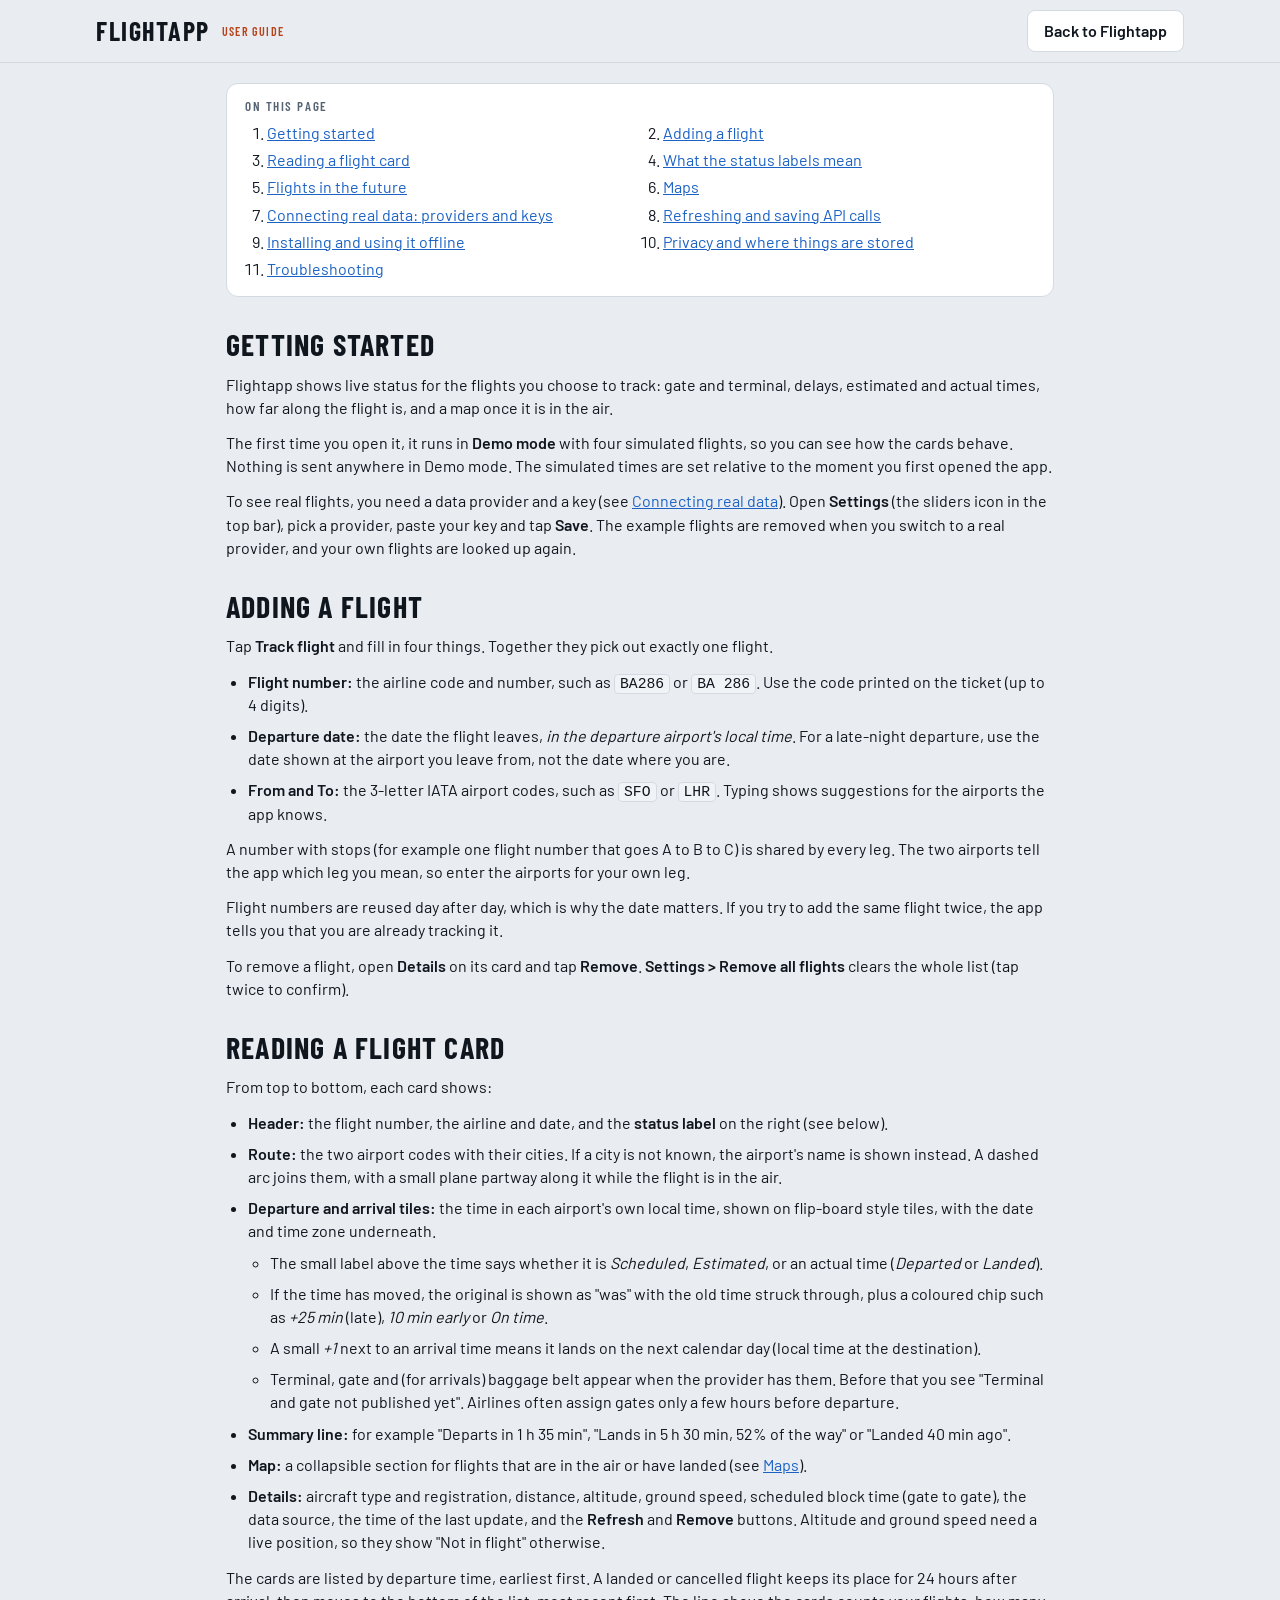
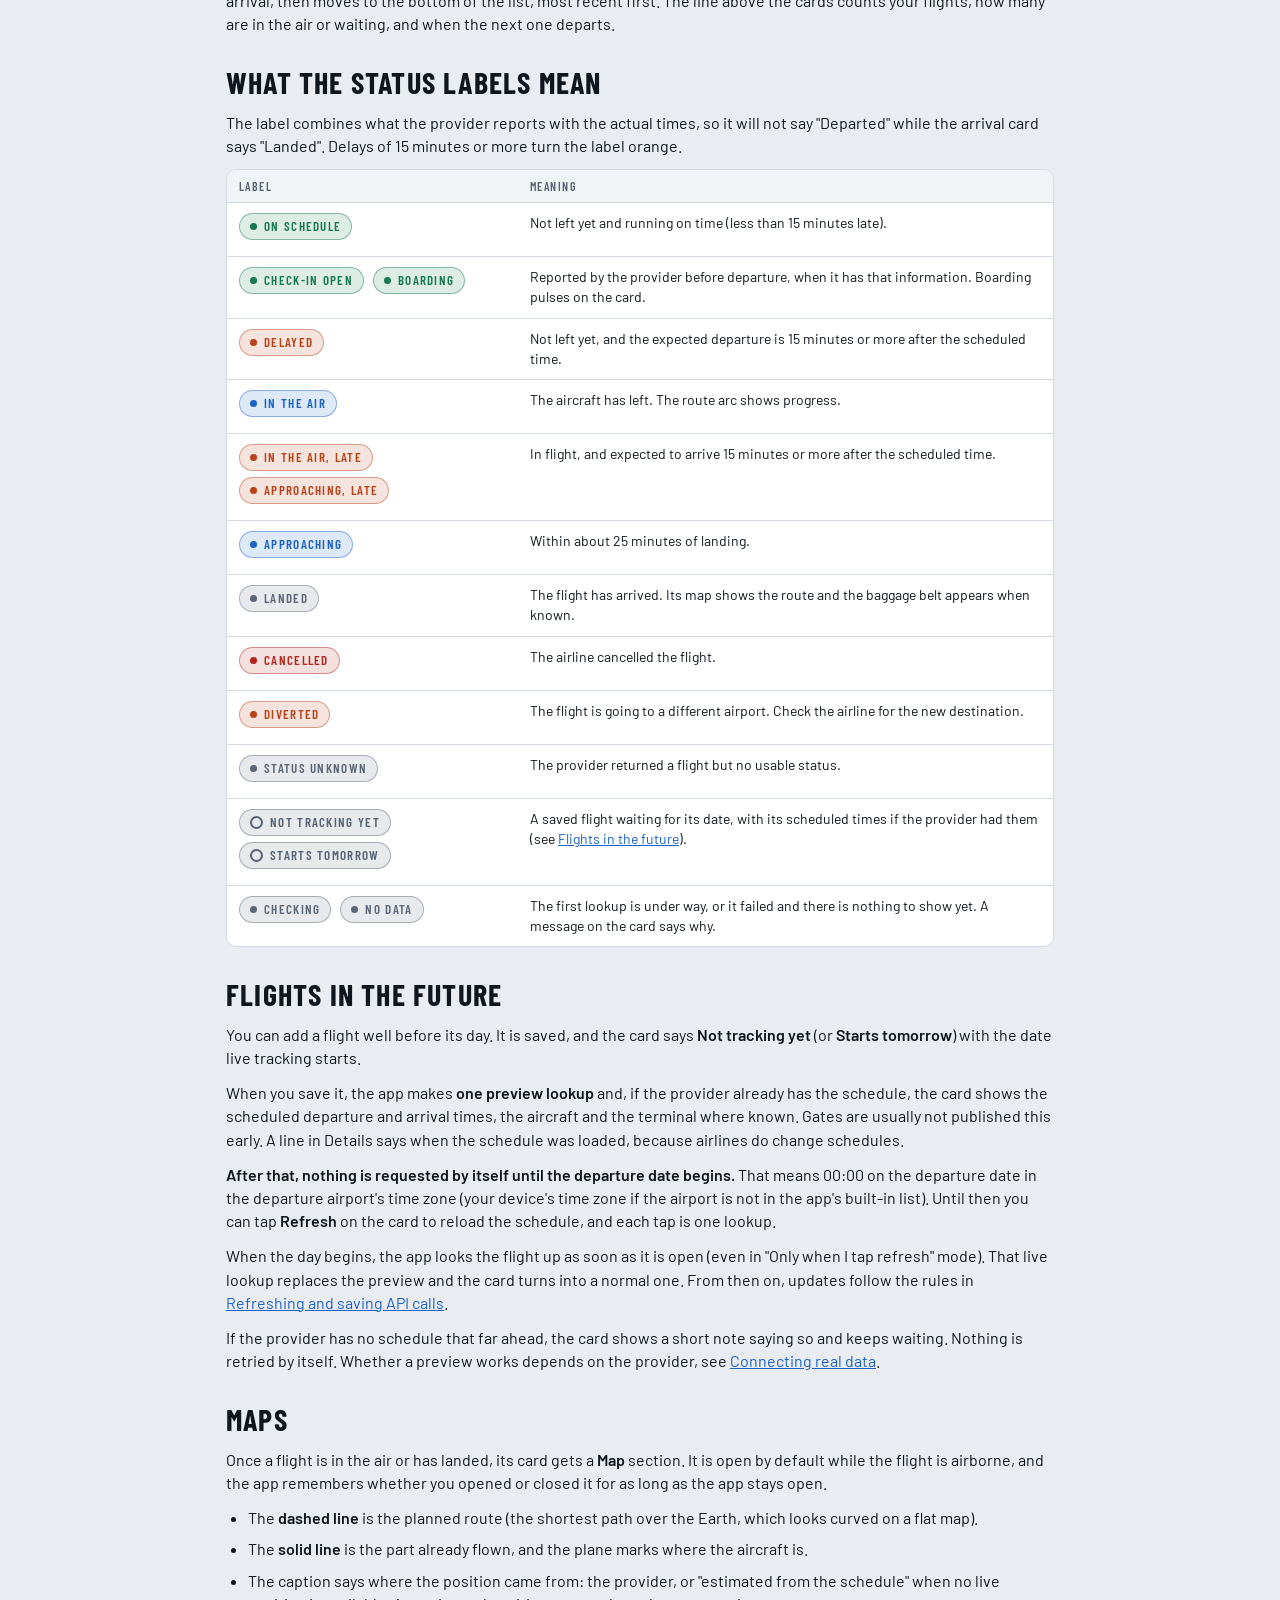
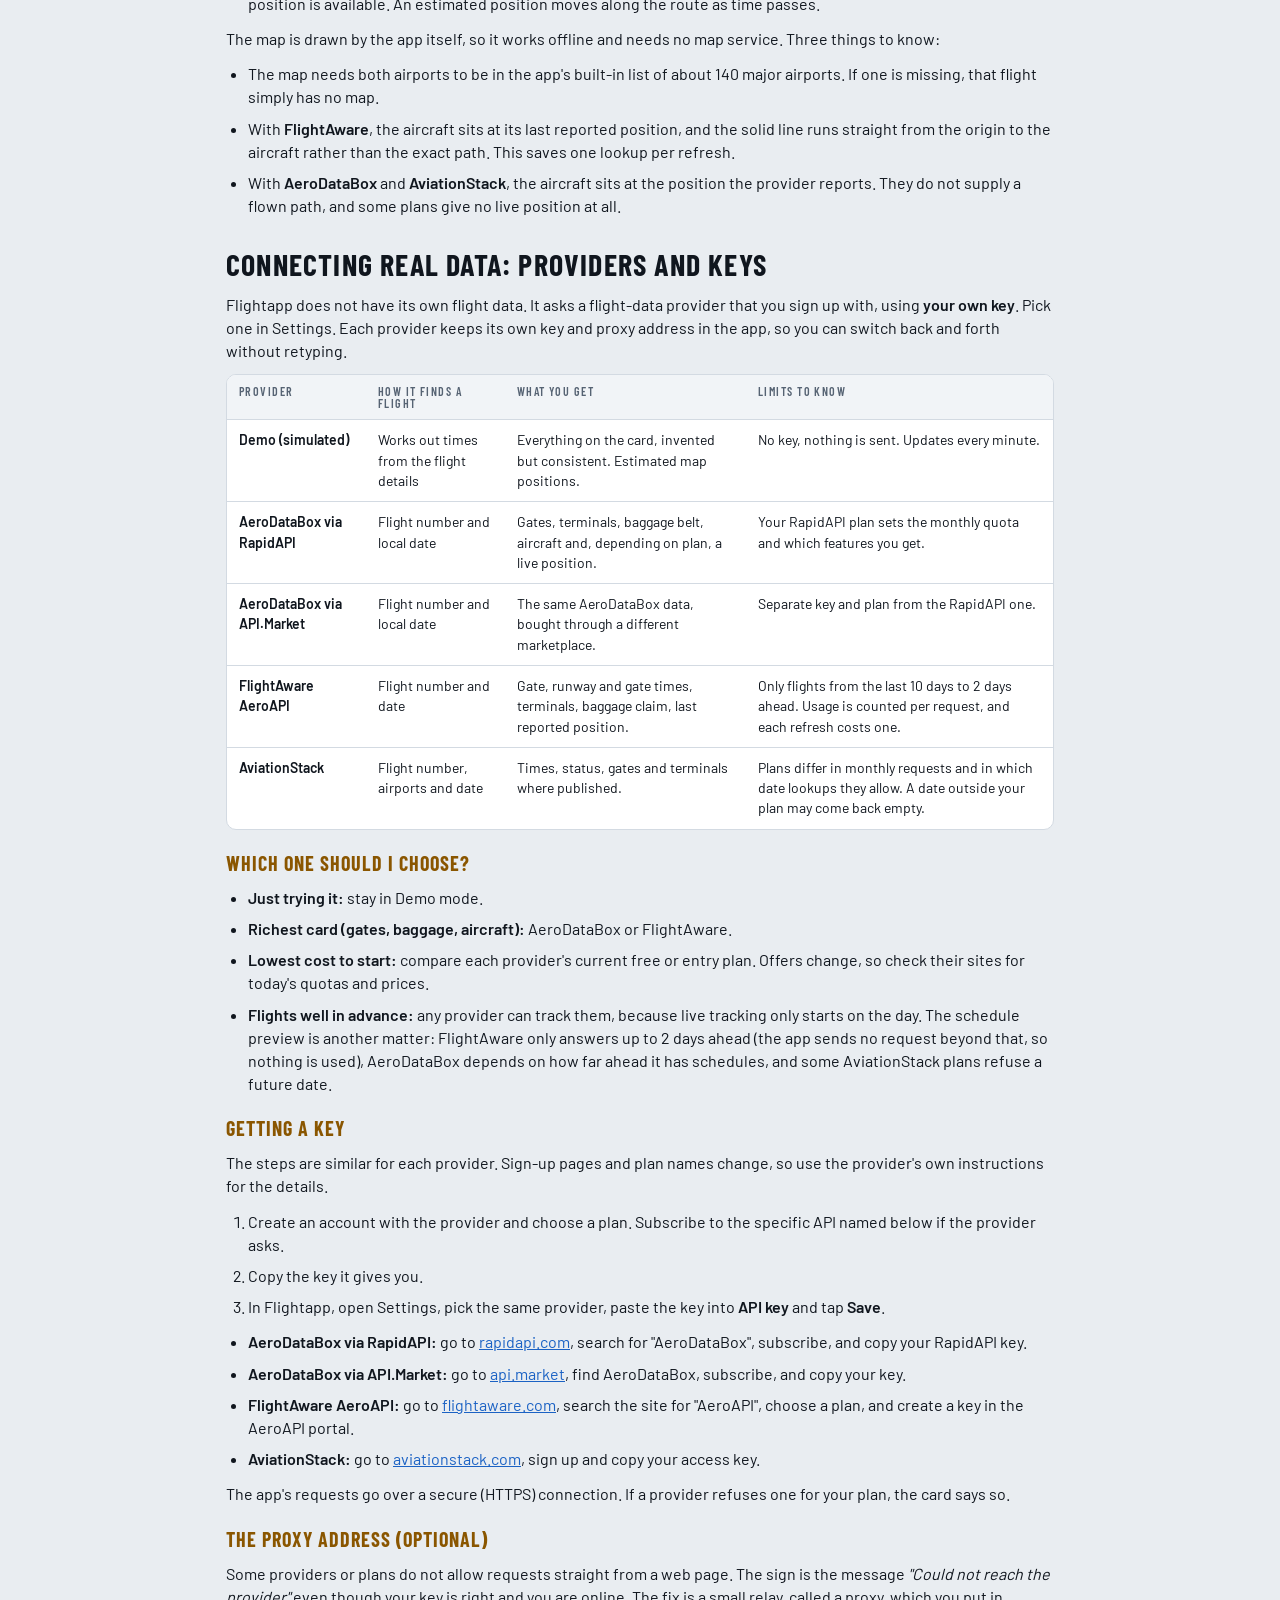
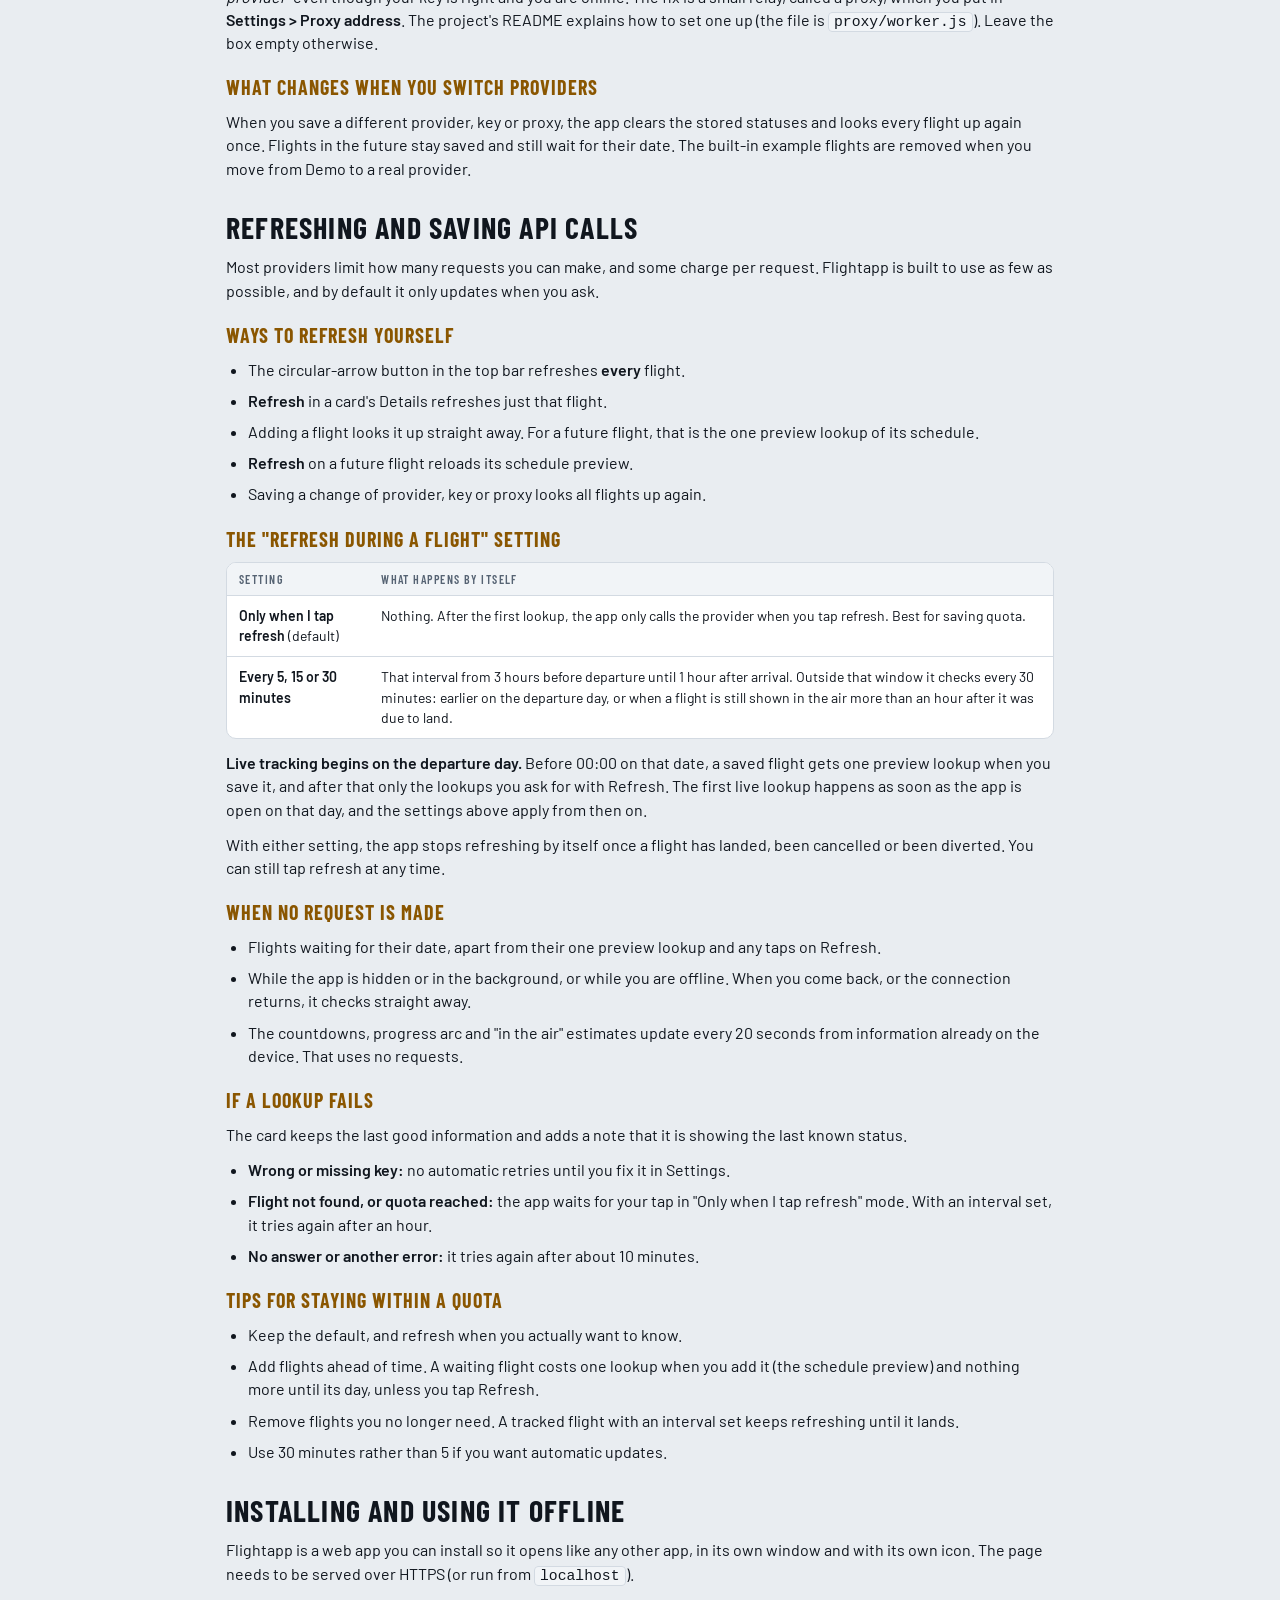
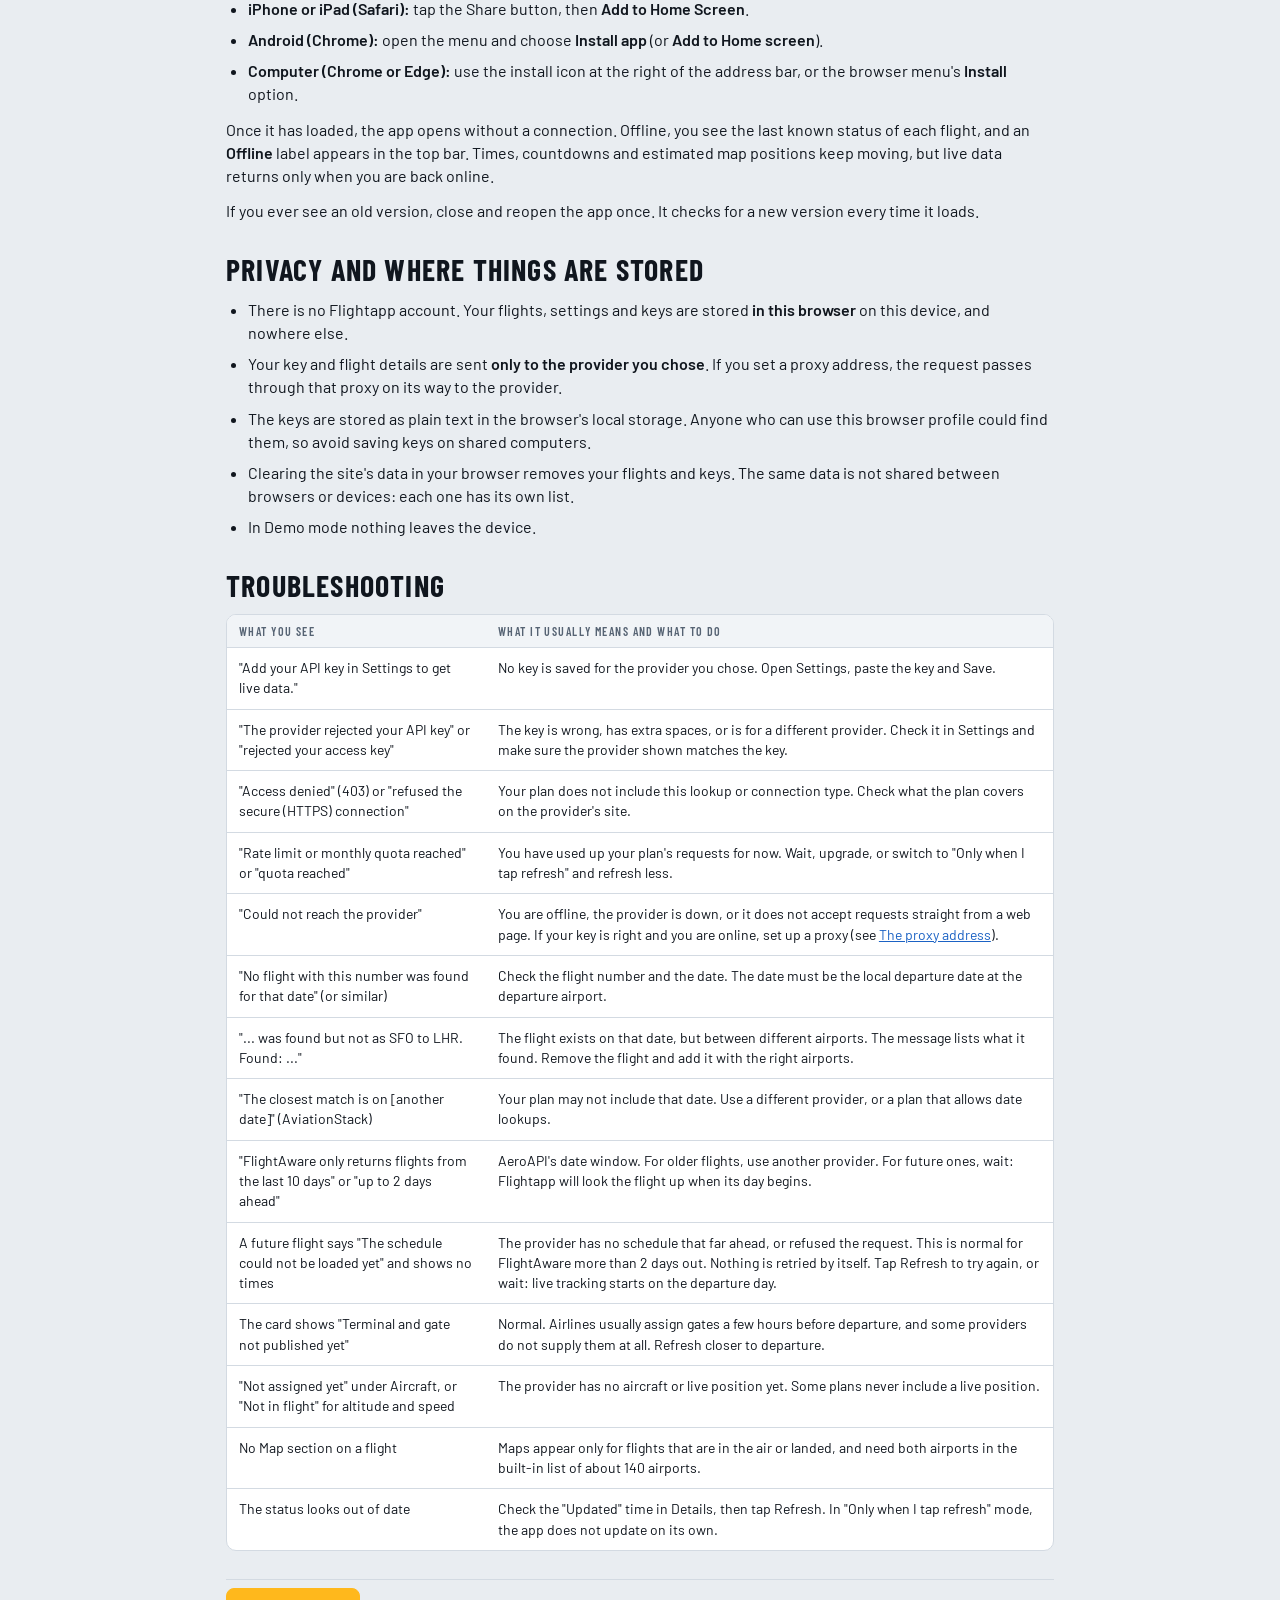
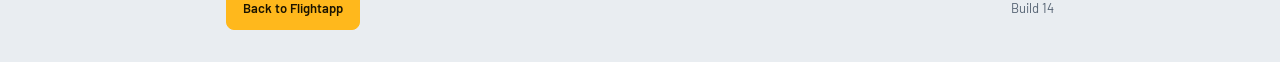
==== commit 7454e46c: "Upload ZIP deployment via Web Client Uploaded 24 files." ====
--- a/guide.html
+++ b/guide.html
@@ -101,7 +101,7 @@
           <tr><td><span class="pill gp bad">Cancelled</span></td><td>The airline cancelled the flight.</td></tr>
           <tr><td><span class="pill gp late">Diverted</span></td><td>The flight is going to a different airport. Check the airline for the new destination.</td></tr>
           <tr><td><span class="pill gp done">Status unknown</span></td><td>The provider returned a flight but no usable status.</td></tr>
-          <tr><td><span class="pill gp wait">Not tracking yet</span> <span class="pill gp wait">Starts tomorrow</span></td><td>A saved flight waiting for its date (see <a href="#future">Flights in the future</a>).</td></tr>
+          <tr><td><span class="pill gp wait">Not tracking yet</span> <span class="pill gp wait">Starts tomorrow</span></td><td>A saved flight waiting for its date, with its scheduled times if the provider had them (see <a href="#future">Flights in the future</a>).</td></tr>
           <tr><td><span class="pill gp done">Checking</span> <span class="pill gp done">No data</span></td><td>The first lookup is under way, or it failed and there is nothing to show yet. A message on the card says why.</td></tr>
         </tbody>
       </table>
@@ -110,9 +110,11 @@
 
   <section class="gsec" id="future">
     <h2>Flights in the future</h2>
-    <p>You can add a flight well before its day. It is saved, and the card says <strong>Tracking starts</strong> followed by the date. <strong>No lookups are made until that date begins</strong>, so a flight added weeks ahead uses none of your plan's quota.</p>
-    <p>"Begins" means 00:00 on the departure date in the departure airport's time zone. If the airport is not in the app's built-in list, your device's time zone is used. At that moment the app looks the flight up once, and the card turns into a normal one. Tapping refresh on a waiting card does nothing, because the app will not call the provider before then.</p>
-    <p>After that first lookup, updates follow the rules in <a href="#refresh">Refreshing and saving API calls</a>.</p>
+    <p>You can add a flight well before its day. It is saved, and the card says <strong>Not tracking yet</strong> (or <strong>Starts tomorrow</strong>) with the date live tracking starts.</p>
+    <p>When you save it, the app makes <strong>one preview lookup</strong> and, if the provider already has the schedule, the card shows the scheduled departure and arrival times, the aircraft and the terminal where known. Gates are usually not published this early. A line in Details says when the schedule was loaded, because airlines do change schedules.</p>
+    <p><strong>After that, nothing is requested by itself until the departure date begins.</strong> That means 00:00 on the departure date in the departure airport's time zone (your device's time zone if the airport is not in the app's built-in list). Until then you can tap <strong>Refresh</strong> on the card to reload the schedule, and each tap is one lookup.</p>
+    <p>When the day begins, the app looks the flight up as soon as it is open (even in "Only when I tap refresh" mode). That live lookup replaces the preview and the card turns into a normal one. From then on, updates follow the rules in <a href="#refresh">Refreshing and saving API calls</a>.</p>
+    <p>If the provider has no schedule that far ahead, the card shows a short note saying so and keeps waiting. Nothing is retried by itself. Whether a preview works depends on the provider, see <a href="#providers">Connecting real data</a>.</p>
   </section>
 
   <section class="gsec" id="maps">
@@ -153,7 +155,7 @@
       <li><strong>Just trying it:</strong> stay in Demo mode.</li>
       <li><strong>Richest card (gates, baggage, aircraft):</strong> AeroDataBox or FlightAware.</li>
       <li><strong>Lowest cost to start:</strong> compare each provider's current free or entry plan. Offers change, so check their sites for today's quotas and prices.</li>
-      <li><strong>Flights well in advance:</strong> any provider works, because Flightapp waits for the day before it makes a request. FlightAware itself only answers up to 2 days ahead.</li>
+      <li><strong>Flights well in advance:</strong> any provider can track them, because live tracking only starts on the day. The schedule preview is another matter: FlightAware only answers up to 2 days ahead (the app sends no request beyond that, so nothing is used), AeroDataBox depends on how far ahead it has schedules, and some AviationStack plans refuse a future date.</li>
     </ul>
 
     <h3>Getting a key</h3>
@@ -186,7 +188,8 @@
     <ul>
       <li>The circular-arrow button in the top bar refreshes <strong>every</strong> flight.</li>
       <li><strong>Refresh</strong> in a card's Details refreshes just that flight.</li>
-      <li>Adding a flight looks it up straight away (unless it is in the future).</li>
+      <li>Adding a flight looks it up straight away. For a future flight, that is the one preview lookup of its schedule.</li>
+      <li><strong>Refresh</strong> on a future flight reloads its schedule preview.</li>
       <li>Saving a change of provider, key or proxy looks all flights up again.</li>
     </ul>
 
@@ -196,15 +199,16 @@
         <thead><tr><th>Setting</th><th>What happens by itself</th></tr></thead>
         <tbody>
           <tr><td><strong>Only when I tap refresh</strong> (default)</td><td>Nothing. After the first lookup, the app only calls the provider when you tap refresh. Best for saving quota.</td></tr>
-          <tr><td><strong>Every 2, 5 or 15 minutes</strong></td><td>That interval from 3 hours before departure until 1 hour after arrival. In the 24 hours before that, every 30 minutes. Earlier than that, every 6 hours.</td></tr>
-        </tbody>
-      </table>
-    </div>
+          <tr><td><strong>Every 5, 15 or 30 minutes</strong></td><td>That interval from 3 hours before departure until 1 hour after arrival. Outside that window it checks every 30 minutes: earlier on the departure day, or when a flight is still shown in the air more than an hour after it was due to land.</td></tr>
+        </tbody>
+      </table>
+    </div>
+    <p><strong>Live tracking begins on the departure day.</strong> Before 00:00 on that date, a saved flight gets one preview lookup when you save it, and after that only the lookups you ask for with Refresh. The first live lookup happens as soon as the app is open on that day, and the settings above apply from then on.</p>
     <p>With either setting, the app stops refreshing by itself once a flight has landed, been cancelled or been diverted. You can still tap refresh at any time.</p>
 
     <h3>When no request is made</h3>
     <ul>
-      <li>Flights waiting for their date.</li>
+      <li>Flights waiting for their date, apart from their one preview lookup and any taps on Refresh.</li>
       <li>While the app is hidden or in the background, or while you are offline. When you come back, or the connection returns, it checks straight away.</li>
       <li>The countdowns, progress arc and "in the air" estimates update every 20 seconds from information already on the device. That uses no requests.</li>
     </ul>
@@ -220,9 +224,9 @@
     <h3>Tips for staying within a quota</h3>
     <ul>
       <li>Keep the default, and refresh when you actually want to know.</li>
-      <li>Add flights ahead of time. Waiting flights cost nothing until their day.</li>
+      <li>Add flights ahead of time. A waiting flight costs one lookup when you add it (the schedule preview) and nothing more until its day, unless you tap Refresh.</li>
       <li>Remove flights you no longer need. A tracked flight with an interval set keeps refreshing until it lands.</li>
-      <li>Use 15 minutes rather than 2 if you want automatic updates.</li>
+      <li>Use 30 minutes rather than 5 if you want automatic updates.</li>
     </ul>
   </section>
 
@@ -264,6 +268,7 @@
           <tr><td>"... was found but not as SFO to LHR. Found: ..."</td><td>The flight exists on that date, but between different airports. The message lists what it found. Remove the flight and add it with the right airports.</td></tr>
           <tr><td>"The closest match is on [another date]" (AviationStack)</td><td>Your plan may not include that date. Use a different provider, or a plan that allows date lookups.</td></tr>
           <tr><td>"FlightAware only returns flights from the last 10 days" or "up to 2 days ahead"</td><td>AeroAPI's date window. For older flights, use another provider. For future ones, wait: Flightapp will look the flight up when its day begins.</td></tr>
+          <tr><td>A future flight says "The schedule could not be loaded yet" and shows no times</td><td>The provider has no schedule that far ahead, or refused the request. This is normal for FlightAware more than 2 days out. Nothing is retried by itself. Tap Refresh to try again, or wait: live tracking starts on the departure day.</td></tr>
           <tr><td>The card shows "Terminal and gate not published yet"</td><td>Normal. Airlines usually assign gates a few hours before departure, and some providers do not supply them at all. Refresh closer to departure.</td></tr>
           <tr><td>"Not assigned yet" under Aircraft, or "Not in flight" for altitude and speed</td><td>The provider has no aircraft or live position yet. Some plans never include a live position.</td></tr>
           <tr><td>No Map section on a flight</td><td>Maps appear only for flights that are in the air or landed, and need both airports in the built-in list of about 140 airports.</td></tr>
@@ -273,7 +278,7 @@
     </div>
   </section>
 
-  <p class="gfoot"><a class="btn btn-primary" href="index.html">Back to Flightapp</a><span>Build 12</span></p>
+  <p class="gfoot"><a class="btn btn-primary" href="index.html">Back to Flightapp</a><span>Build 14</span></p>
 </main>
 </body>
 </html>
